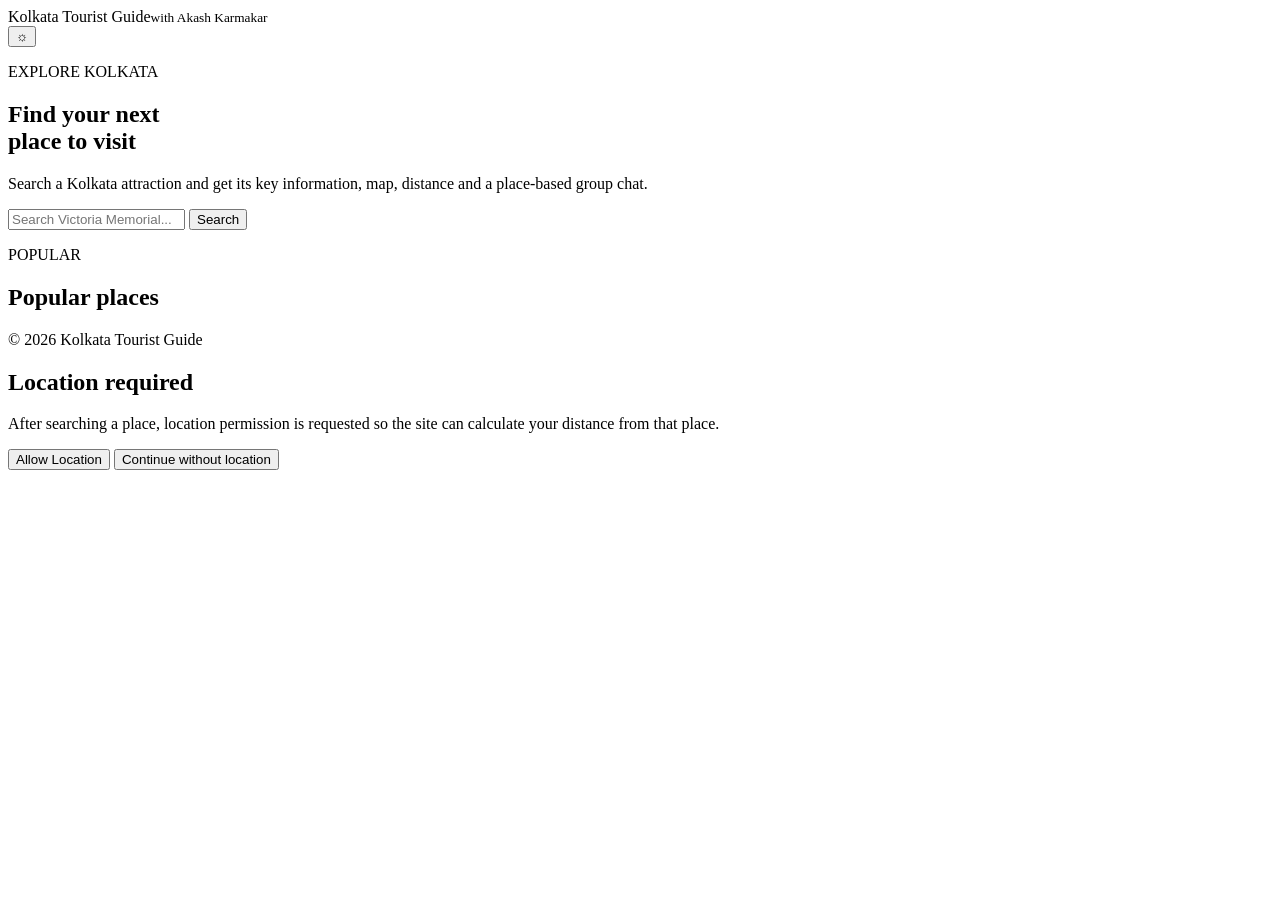
==== index.html @ 607550c3 "Add files via upload" ====
<!doctype html>
<html lang="en">
<head>
  <meta charset="UTF-8">
  <meta name="viewport" content="width=device-width, initial-scale=1.0">
  <title>Kolkata Tourist Guide</title>
  <link rel="stylesheet" href="css/style.css">
</head>
<body>
<header class="topbar">
  <div class="brand">Kolkata <span>Tourist</span> Guide<small>with Akash Karmakar</small></div>
  <button id="themeBtn" class="icon-btn" title="Dark / Light">☼</button>
</header>

<main>
  <section class="hero">
    <div class="hero-overlay">
      <p class="eyebrow">EXPLORE KOLKATA</p>
      <h1>Find your next<br>place to visit</h1>
      <p>Search a Kolkata attraction and get its key information, map, distance and a place-based group chat.</p>
      <div class="search">
        <input id="searchInput" placeholder="Search Victoria Memorial..." autocomplete="off">
        <button id="searchBtn">Search</button>
      </div>
    </div>
  </section>

  <section class="places-section">
    <p class="eyebrow">POPULAR</p>
    <h2>Popular places</h2>
    <div id="placeGrid" class="place-grid"></div>
  </section>
</main>

<footer>© 2026 Kolkata Tourist Guide</footer>

<div id="locationModal" class="modal hidden">
  <div class="modal-card">
    <h2>Location required</h2>
    <p>After searching a place, location permission is requested so the site can calculate your distance from that place.</p>
    <button id="allowLocationBtn" class="primary">Allow Location</button>
    <button id="continueWithoutLocation" class="secondary">Continue without location</button>
  </div>
</div>

<script src="js/app.js"></script>
</body>
</html>
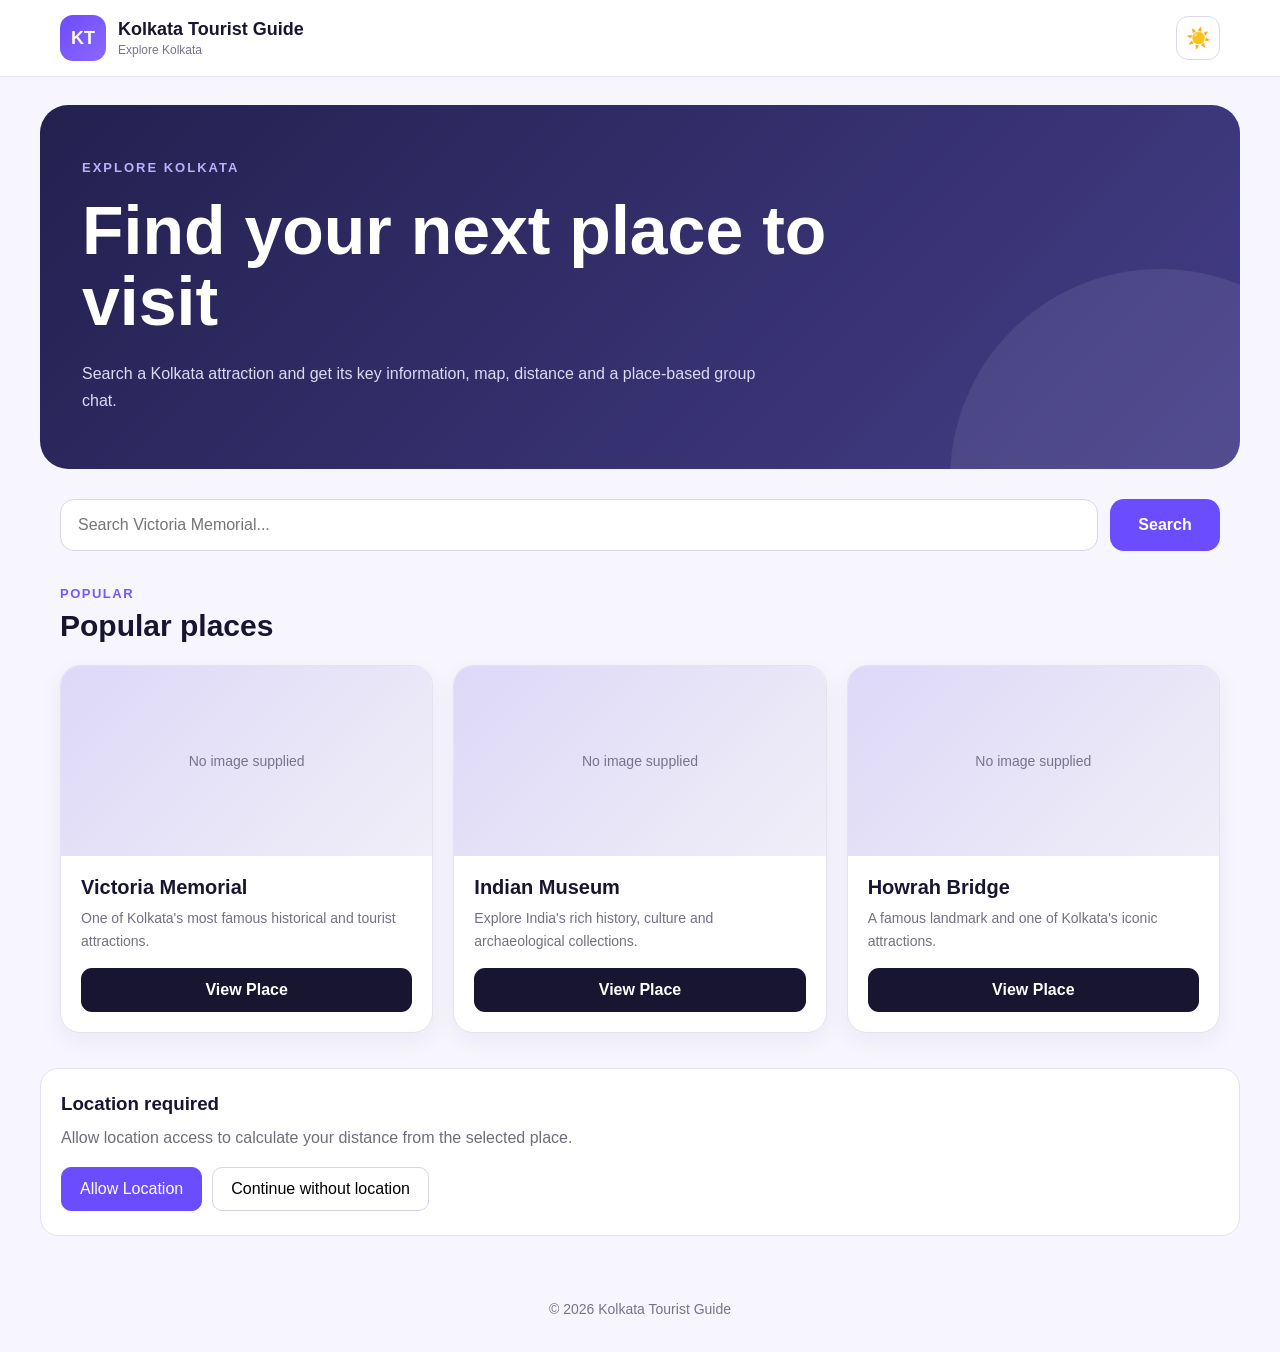
==== commit bd41c20a: "Add files via upload" ====
--- a/index.html
+++ b/index.html
@@ -1,48 +1,755 @@
-<!doctype html>
+<!DOCTYPE html>
 <html lang="en">
 <head>
-  <meta charset="UTF-8">
-  <meta name="viewport" content="width=device-width, initial-scale=1.0">
-  <title>Kolkata Tourist Guide</title>
-  <link rel="stylesheet" href="css/style.css">
+    <meta charset="UTF-8">
+    <meta name="viewport" content="width=device-width, initial-scale=1.0">
+
+    <title>Kolkata Tourist Guide</title>
+
+    <style>
+        /* ==============================
+           RESET
+        ============================== */
+        * {
+            box-sizing: border-box;
+            margin: 0;
+            padding: 0;
+        }
+
+        html {
+            scroll-behavior: smooth;
+        }
+
+        body {
+            font-family: Arial, "Noto Sans Bengali", sans-serif;
+            background: #f7f6ff;
+            color: #17152f;
+            min-height: 100vh;
+        }
+
+        button,
+        input {
+            font: inherit;
+        }
+
+        button {
+            cursor: pointer;
+        }
+
+        /* ==============================
+           HEADER
+        ============================== */
+        header {
+            width: 100%;
+            background: rgba(255,255,255,0.96);
+            border-bottom: 1px solid #e8e5f0;
+            position: sticky;
+            top: 0;
+            z-index: 1000;
+        }
+
+        .navbar {
+            max-width: 1200px;
+            margin: auto;
+            min-height: 76px;
+            padding: 12px 20px;
+            display: flex;
+            align-items: center;
+            justify-content: space-between;
+            gap: 20px;
+        }
+
+        .brand {
+            display: flex;
+            align-items: center;
+            gap: 12px;
+        }
+
+        .brand-logo {
+            width: 46px;
+            height: 46px;
+            border-radius: 13px;
+            background: linear-gradient(135deg,#6c4cff,#8c68ff);
+            color: white;
+            display: flex;
+            align-items: center;
+            justify-content: center;
+            font-weight: 800;
+            font-size: 18px;
+        }
+
+        .brand-text h1 {
+            font-size: 18px;
+            margin-bottom: 3px;
+        }
+
+        .brand-text p {
+            font-size: 12px;
+            color: #77738b;
+        }
+
+        .header-buttons {
+            display: flex;
+            gap: 10px;
+        }
+
+        .icon-btn {
+            width: 44px;
+            height: 44px;
+            border: 1px solid #ddd9e9;
+            background: white;
+            border-radius: 12px;
+            font-size: 20px;
+        }
+
+        .icon-btn:hover {
+            background: #f0edff;
+        }
+
+        /* ==============================
+           HERO
+        ============================== */
+        .hero {
+            max-width: 1200px;
+            margin: 28px auto;
+            padding: 55px 42px;
+            border-radius: 28px;
+            background: linear-gradient(135deg,#24204f,#443d88);
+            color: white;
+            position: relative;
+            overflow: hidden;
+        }
+
+        .hero::after {
+            content: "";
+            position: absolute;
+            width: 420px;
+            height: 420px;
+            border-radius: 50%;
+            background: rgba(255,255,255,0.08);
+            right: -130px;
+            bottom: -220px;
+        }
+
+        .hero-content {
+            position: relative;
+            z-index: 2;
+            max-width: 750px;
+        }
+
+        .eyebrow {
+            color: #b9b1ff;
+            font-weight: bold;
+            letter-spacing: 2px;
+            font-size: 13px;
+            margin-bottom: 20px;
+        }
+
+        .hero h2 {
+            font-size: clamp(38px, 6vw, 68px);
+            line-height: 1.05;
+            margin-bottom: 22px;
+        }
+
+        .hero p {
+            color: #dddaf4;
+            font-size: 16px;
+            line-height: 1.7;
+            max-width: 700px;
+        }
+
+        /* ==============================
+           SEARCH
+        ============================== */
+        .search-box {
+            max-width: 1200px;
+            margin: 30px auto;
+            padding: 0 20px;
+            display: flex;
+            gap: 12px;
+        }
+
+        .search-box input {
+            flex: 1;
+            min-height: 52px;
+            border: 1px solid #d9d5e6;
+            border-radius: 14px;
+            padding: 0 17px;
+            outline: none;
+            background: white;
+        }
+
+        .search-box input:focus {
+            border-color: #6c4cff;
+            box-shadow: 0 0 0 3px rgba(108,76,255,0.12);
+        }
+
+        .search-btn {
+            min-width: 110px;
+            border: 0;
+            border-radius: 14px;
+            background: #6c4cff;
+            color: white;
+            font-weight: bold;
+        }
+
+        .search-btn:hover {
+            background: #5639dc;
+        }
+
+        /* ==============================
+           SECTION
+        ============================== */
+        .section {
+            max-width: 1200px;
+            margin: 35px auto;
+            padding: 0 20px;
+        }
+
+        .section-label {
+            color: #7259ff;
+            font-size: 13px;
+            font-weight: bold;
+            letter-spacing: 1.5px;
+            margin-bottom: 8px;
+        }
+
+        .section h3 {
+            font-size: 30px;
+            margin-bottom: 22px;
+        }
+
+        /* ==============================
+           PLACE CARDS
+        ============================== */
+        .cards {
+            display: grid;
+            grid-template-columns: repeat(3, 1fr);
+            gap: 20px;
+        }
+
+        .card {
+            background: white;
+            border: 1px solid #e5e1ef;
+            border-radius: 20px;
+            overflow: hidden;
+            transition: 0.25s ease;
+            box-shadow: 0 8px 25px rgba(37,30,70,0.06);
+        }
+
+        .card:hover {
+            transform: translateY(-5px);
+            box-shadow: 0 16px 35px rgba(37,30,70,0.12);
+        }
+
+        .card-image {
+            width: 100%;
+            height: 190px;
+            background: linear-gradient(135deg,#ddd8f7,#f0eef8);
+            display: flex;
+            align-items: center;
+            justify-content: center;
+            color: #77738b;
+            font-size: 14px;
+        }
+
+        .card-image img {
+            width: 100%;
+            height: 100%;
+            object-fit: cover;
+            display: block;
+        }
+
+        .card-body {
+            padding: 20px;
+        }
+
+        .card-body h4 {
+            font-size: 20px;
+            margin-bottom: 8px;
+        }
+
+        .card-body p {
+            color: #747080;
+            line-height: 1.6;
+            font-size: 14px;
+            margin-bottom: 16px;
+        }
+
+        .view-btn {
+            width: 100%;
+            height: 44px;
+            border: 0;
+            border-radius: 11px;
+            background: #17152f;
+            color: white;
+            font-weight: bold;
+        }
+
+        .view-btn:hover {
+            background: #6c4cff;
+        }
+
+        /* ==============================
+           LOCATION
+        ============================== */
+        .location-box {
+            max-width: 1200px;
+            margin: 30px auto;
+            padding: 24px 20px;
+            background: white;
+            border: 1px solid #e4e0ed;
+            border-radius: 18px;
+        }
+
+        .location-box h3 {
+            margin-bottom: 10px;
+        }
+
+        .location-box p {
+            color: #706c7c;
+            line-height: 1.6;
+            margin-bottom: 16px;
+        }
+
+        .location-buttons {
+            display: flex;
+            gap: 10px;
+        }
+
+        .location-buttons button {
+            padding: 12px 18px;
+            border-radius: 10px;
+            border: 1px solid #d7d3e4;
+            background: white;
+        }
+
+        .location-buttons button:first-child {
+            background: #6c4cff;
+            color: white;
+            border-color: #6c4cff;
+        }
+
+        /* ==============================
+           FOOTER
+        ============================== */
+        footer {
+            text-align: center;
+            padding: 35px 20px;
+            color: #77738b;
+            font-size: 14px;
+        }
+
+        /* ==============================
+           DARK MODE
+        ============================== */
+        body.dark {
+            background: #0e1019;
+            color: #f5f3ff;
+        }
+
+        body.dark header,
+        body.dark .card,
+        body.dark .location-box,
+        body.dark .search-box input,
+        body.dark .icon-btn {
+            background: #171a27;
+            border-color: #2d3040;
+            color: #f5f3ff;
+        }
+
+        body.dark .brand-text p,
+        body.dark .card-body p,
+        body.dark .location-box p {
+            color: #aaa7b9;
+        }
+
+        body.dark .view-btn {
+            background: #6c4cff;
+        }
+
+        /* ==============================
+           MOBILE
+        ============================== */
+        @media (max-width: 850px) {
+
+            .navbar {
+                min-height: 68px;
+            }
+
+            .hero {
+                margin: 18px 12px;
+                padding: 38px 24px;
+                border-radius: 22px;
+            }
+
+            .hero h2 {
+                font-size: 40px;
+            }
+
+            .cards {
+                grid-template-columns: repeat(2, 1fr);
+            }
+        }
+
+        @media (max-width: 560px) {
+
+            .brand-text h1 {
+                font-size: 15px;
+            }
+
+            .header-buttons {
+                gap: 5px;
+            }
+
+            .icon-btn {
+                width: 39px;
+                height: 39px;
+            }
+
+            .search-box {
+                flex-direction: column;
+            }
+
+            .search-btn {
+                height: 48px;
+            }
+
+            .cards {
+                grid-template-columns: 1fr;
+            }
+
+            .hero h2 {
+                font-size: 36px;
+            }
+
+            .location-buttons {
+                flex-direction: column;
+            }
+        }
+    </style>
 </head>
+
 <body>
-<header class="topbar">
-  <div class="brand">Kolkata <span>Tourist</span> Guide<small>with Akash Karmakar</small></div>
-  <button id="themeBtn" class="icon-btn" title="Dark / Light">☼</button>
-</header>
-
-<main>
-  <section class="hero">
-    <div class="hero-overlay">
-      <p class="eyebrow">EXPLORE KOLKATA</p>
-      <h1>Find your next<br>place to visit</h1>
-      <p>Search a Kolkata attraction and get its key information, map, distance and a place-based group chat.</p>
-      <div class="search">
-        <input id="searchInput" placeholder="Search Victoria Memorial..." autocomplete="off">
-        <button id="searchBtn">Search</button>
-      </div>
+
+    <!-- HEADER -->
+    <header>
+        <div class="navbar">
+
+            <div class="brand">
+                <div class="brand-logo">KT</div>
+
+                <div class="brand-text">
+                    <h1>Kolkata Tourist Guide</h1>
+                    <p>Explore Kolkata</p>
+                </div>
+            </div>
+
+            <div class="header-buttons">
+                <button class="icon-btn" id="themeBtn" onclick="toggleTheme()">
+                    ☀️
+                </button>
+            </div>
+
+        </div>
+    </header>
+
+
+    <!-- HERO -->
+    <section class="hero">
+
+        <div class="hero-content">
+
+            <div class="eyebrow">
+                EXPLORE KOLKATA
+            </div>
+
+            <h2>
+                Find your next
+                place to visit
+            </h2>
+
+            <p>
+                Search a Kolkata attraction and get its key
+                information, map, distance and a place-based
+                group chat.
+            </p>
+
+        </div>
+
+    </section>
+
+
+    <!-- SEARCH -->
+    <div class="search-box">
+
+        <input
+            id="searchInput"
+            type="text"
+            placeholder="Search Victoria Memorial..."
+        >
+
+        <button class="search-btn" onclick="searchPlace()">
+            Search
+        </button>
+
     </div>
-  </section>
-
-  <section class="places-section">
-    <p class="eyebrow">POPULAR</p>
-    <h2>Popular places</h2>
-    <div id="placeGrid" class="place-grid"></div>
-  </section>
-</main>
-
-<footer>© 2026 Kolkata Tourist Guide</footer>
-
-<div id="locationModal" class="modal hidden">
-  <div class="modal-card">
-    <h2>Location required</h2>
-    <p>After searching a place, location permission is requested so the site can calculate your distance from that place.</p>
-    <button id="allowLocationBtn" class="primary">Allow Location</button>
-    <button id="continueWithoutLocation" class="secondary">Continue without location</button>
-  </div>
-</div>
-
-<script src="js/app.js"></script>
+
+
+    <!-- POPULAR -->
+    <section class="section">
+
+        <div class="section-label">
+            POPULAR
+        </div>
+
+        <h3>
+            Popular places
+        </h3>
+
+        <div class="cards" id="placeCards">
+
+            <div class="card">
+
+                <div class="card-image">
+                    No image supplied
+                </div>
+
+                <div class="card-body">
+
+                    <h4>Victoria Memorial</h4>
+
+                    <p>
+                        One of Kolkata's most famous
+                        historical and tourist attractions.
+                    </p>
+
+                    <button
+                        class="view-btn"
+                        onclick="viewPlace('Victoria Memorial')"
+                    >
+                        View Place
+                    </button>
+
+                </div>
+
+            </div>
+
+
+            <div class="card">
+
+                <div class="card-image">
+                    No image supplied
+                </div>
+
+                <div class="card-body">
+
+                    <h4>Indian Museum</h4>
+
+                    <p>
+                        Explore India's rich history,
+                        culture and archaeological collections.
+                    </p>
+
+                    <button
+                        class="view-btn"
+                        onclick="viewPlace('Indian Museum')"
+                    >
+                        View Place
+                    </button>
+
+                </div>
+
+            </div>
+
+
+            <div class="card">
+
+                <div class="card-image">
+                    No image supplied
+                </div>
+
+                <div class="card-body">
+
+                    <h4>Howrah Bridge</h4>
+
+                    <p>
+                        A famous landmark and one of
+                        Kolkata's iconic attractions.
+                    </p>
+
+                    <button
+                        class="view-btn"
+                        onclick="viewPlace('Howrah Bridge')"
+                    >
+                        View Place
+                    </button>
+
+                </div>
+
+            </div>
+
+        </div>
+
+    </section>
+
+
+    <!-- LOCATION -->
+    <section class="location-box">
+
+        <h3>Location required</h3>
+
+        <p>
+            Allow location access to calculate your
+            distance from the selected place.
+        </p>
+
+        <div class="location-buttons">
+
+            <button onclick="allowLocation()">
+                Allow Location
+            </button>
+
+            <button onclick="continueWithoutLocation()">
+                Continue without location
+            </button>
+
+        </div>
+
+    </section>
+
+
+    <!-- FOOTER -->
+    <footer>
+        © 2026 Kolkata Tourist Guide
+    </footer>
+
+
+    <script>
+        /* ==============================
+           DARK MODE
+        ============================== */
+
+        function toggleTheme() {
+
+            document.body.classList.toggle("dark");
+
+            const button = document.getElementById("themeBtn");
+
+            if (document.body.classList.contains("dark")) {
+                button.textContent = "🌙";
+                localStorage.setItem("theme", "dark");
+            } else {
+                button.textContent = "☀️";
+                localStorage.setItem("theme", "light");
+            }
+        }
+
+
+        /* Restore theme */
+
+        if (localStorage.getItem("theme") === "dark") {
+            document.body.classList.add("dark");
+            document.getElementById("themeBtn").textContent = "🌙";
+        }
+
+
+        /* ==============================
+           SEARCH
+        ============================== */
+
+        function searchPlace() {
+
+            const input =
+                document.getElementById("searchInput");
+
+            const value =
+                input.value.trim();
+
+            if (!value) {
+                alert("Please enter a place name.");
+                return;
+            }
+
+            alert("Searching for: " + value);
+        }
+
+
+        /* ==============================
+           VIEW PLACE
+        ============================== */
+
+        function viewPlace(placeName) {
+
+            alert(
+                "Opening information for " +
+                placeName
+            );
+
+            /*
+              এখানে তোমার আগের place.html-এর
+              navigation code বসাতে পারো।
+
+              Example:
+
+              window.location.href =
+                  "place.html?name=" +
+                  encodeURIComponent(placeName);
+            */
+        }
+
+
+        /* ==============================
+           LOCATION
+        ============================== */
+
+        function allowLocation() {
+
+            if (!navigator.geolocation) {
+
+                alert(
+                    "Geolocation is not supported by this browser."
+                );
+
+                return;
+            }
+
+            navigator.geolocation.getCurrentPosition(
+
+                function(position) {
+
+                    const latitude =
+                        position.coords.latitude;
+
+                    const longitude =
+                        position.coords.longitude;
+
+                    alert(
+                        "Location allowed!\\n\\n" +
+                        "Latitude: " + latitude +
+                        "\\nLongitude: " + longitude
+                    );
+
+                },
+
+                function() {
+
+                    alert(
+                        "Location permission was not allowed."
+                    );
+
+                }
+            );
+        }
+
+
+        function continueWithoutLocation() {
+
+            alert(
+                "You can continue without location."
+            );
+        }
+    </script>
+
 </body>
 </html>
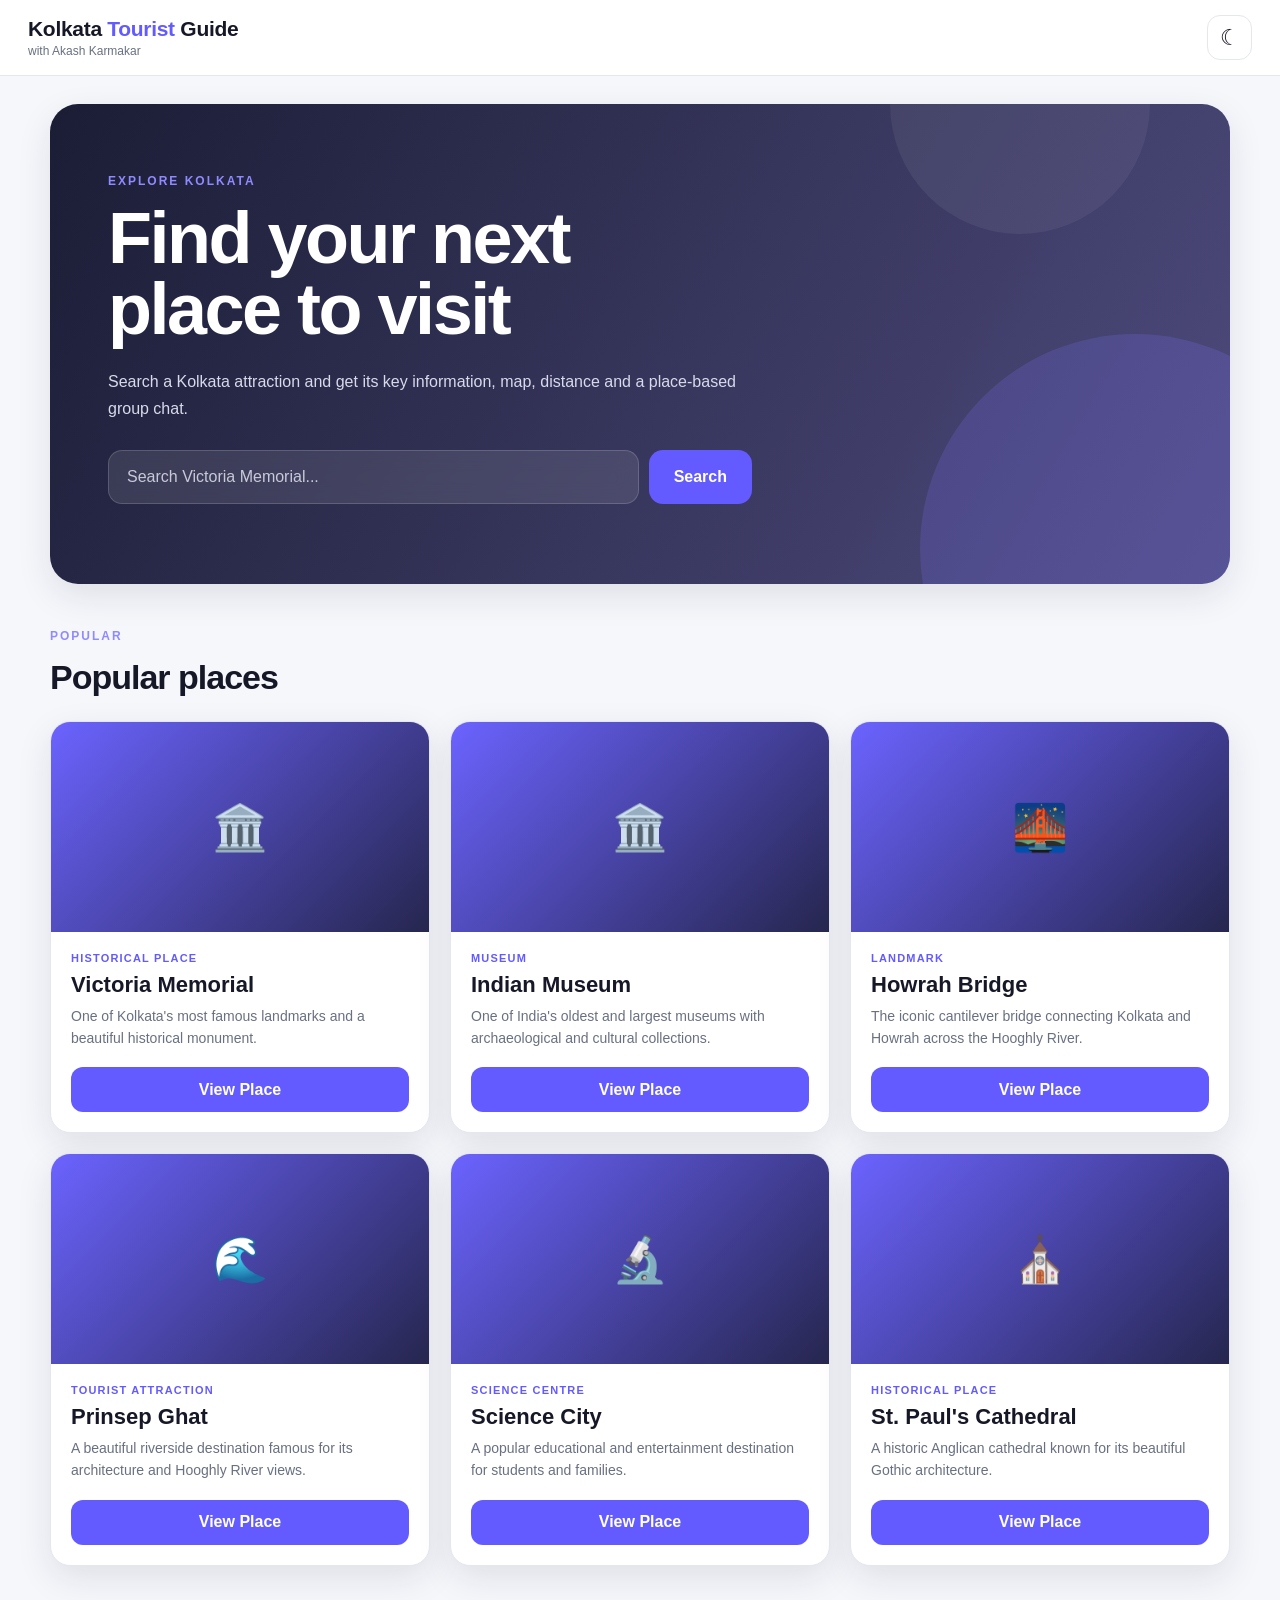
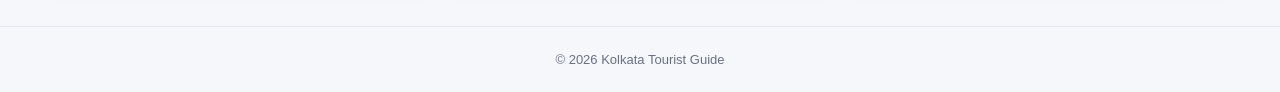
==== commit 055d9311: "Add files via upload" ====
--- a/index.html
+++ b/index.html
@@ -1,755 +1,1128 @@
-<!DOCTYPE html>
+<!doctype html>
 <html lang="en">
 <head>
-    <meta charset="UTF-8">
-    <meta name="viewport" content="width=device-width, initial-scale=1.0">
-
-    <title>Kolkata Tourist Guide</title>
-
-    <style>
-        /* ==============================
-           RESET
-        ============================== */
-        * {
-            box-sizing: border-box;
-            margin: 0;
-            padding: 0;
+  <meta charset="UTF-8">
+  <meta name="viewport" content="width=device-width, initial-scale=1.0">
+
+  <title>Kolkata Tourist Guide</title>
+
+  <style>
+    /* ================================
+       KOLKATA TOURIST GUIDE
+       INTERNAL CSS - NO CSS FILE NEEDED
+       ================================ */
+
+    :root {
+      --bg: #f6f7fb;
+      --card: #ffffff;
+      --text: #171827;
+      --muted: #697080;
+      --primary: #635bff;
+      --primary-dark: #5148e8;
+      --border: #e5e7ef;
+      --shadow: 0 12px 35px rgba(25, 30, 60, 0.10);
+    }
+
+    body.dark {
+      --bg: #0c0f18;
+      --card: #151a27;
+      --text: #f7f8ff;
+      --muted: #a8afc0;
+      --primary: #766dff;
+      --primary-dark: #655cf0;
+      --border: #293044;
+      --shadow: 0 15px 40px rgba(0,0,0,0.35);
+    }
+
+    * {
+      box-sizing: border-box;
+      margin: 0;
+      padding: 0;
+    }
+
+    html {
+      scroll-behavior: smooth;
+    }
+
+    body {
+      font-family: Arial, Helvetica, sans-serif;
+      background: var(--bg);
+      color: var(--text);
+      min-height: 100vh;
+      transition: background 0.25s, color 0.25s;
+    }
+
+    button,
+    input {
+      font: inherit;
+    }
+
+    button {
+      cursor: pointer;
+    }
+
+    /* TOP BAR */
+
+    .topbar {
+      width: 100%;
+      min-height: 76px;
+      display: flex;
+      align-items: center;
+      justify-content: space-between;
+      padding: 14px 28px;
+      background: var(--card);
+      border-bottom: 1px solid var(--border);
+      position: sticky;
+      top: 0;
+      z-index: 100;
+    }
+
+    .brand {
+      font-size: 21px;
+      font-weight: 800;
+      line-height: 1.1;
+      letter-spacing: -0.3px;
+    }
+
+    .brand span {
+      color: var(--primary);
+    }
+
+    .brand small {
+      display: block;
+      margin-top: 5px;
+      color: var(--muted);
+      font-size: 12px;
+      font-weight: 500;
+      letter-spacing: 0;
+    }
+
+    .icon-btn {
+      width: 45px;
+      height: 45px;
+      border-radius: 13px;
+      border: 1px solid var(--border);
+      background: var(--card);
+      color: var(--text);
+      font-size: 22px;
+      display: flex;
+      align-items: center;
+      justify-content: center;
+      transition: 0.2s;
+    }
+
+    .icon-btn:hover {
+      background: var(--primary);
+      color: white;
+      transform: translateY(-1px);
+    }
+
+    /* MAIN */
+
+    main {
+      width: min(1180px, calc(100% - 32px));
+      margin: 28px auto 60px;
+    }
+
+    /* HERO */
+
+    .hero {
+      min-height: 480px;
+      border-radius: 28px;
+      overflow: hidden;
+      position: relative;
+
+      background:
+        linear-gradient(
+          120deg,
+          rgba(18, 20, 45, 0.96),
+          rgba(51, 47, 105, 0.86)
+        );
+
+      box-shadow: var(--shadow);
+    }
+
+    .hero::before {
+      content: "";
+      position: absolute;
+      width: 430px;
+      height: 430px;
+      right: -120px;
+      bottom: -180px;
+      border-radius: 50%;
+      background: rgba(125, 115, 255, 0.20);
+    }
+
+    .hero::after {
+      content: "";
+      position: absolute;
+      width: 260px;
+      height: 260px;
+      right: 80px;
+      top: -130px;
+      border-radius: 50%;
+      background: rgba(255,255,255,0.06);
+    }
+
+    .hero-overlay {
+      position: relative;
+      z-index: 2;
+      max-width: 760px;
+      padding: 70px 58px;
+      color: white;
+    }
+
+    .eyebrow {
+      color: #8f8aff;
+      font-size: 12px;
+      font-weight: 800;
+      letter-spacing: 2px;
+      margin-bottom: 15px;
+      text-transform: uppercase;
+    }
+
+    .hero h1 {
+      font-size: clamp(42px, 6vw, 72px);
+      line-height: 0.98;
+      letter-spacing: -2.5px;
+      margin-bottom: 24px;
+    }
+
+    .hero p:not(.eyebrow) {
+      color: #d8daeb;
+      font-size: 16px;
+      line-height: 1.7;
+      max-width: 700px;
+      margin-bottom: 28px;
+    }
+
+    /* SEARCH */
+
+    .search {
+      display: flex;
+      gap: 10px;
+      max-width: 680px;
+    }
+
+    .search input {
+      flex: 1;
+      height: 54px;
+      padding: 0 18px;
+      border-radius: 14px;
+      border: 1px solid rgba(255,255,255,0.16);
+      outline: none;
+      background: rgba(255,255,255,0.10);
+      color: white;
+      backdrop-filter: blur(10px);
+    }
+
+    .search input::placeholder {
+      color: #c8cada;
+    }
+
+    .search input:focus {
+      border-color: #8f8aff;
+      box-shadow: 0 0 0 3px rgba(143,138,255,0.16);
+    }
+
+    .search button {
+      height: 54px;
+      padding: 0 25px;
+      border: 0;
+      border-radius: 14px;
+      background: var(--primary);
+      color: white;
+      font-weight: 700;
+      transition: 0.2s;
+    }
+
+    .search button:hover {
+      background: var(--primary-dark);
+      transform: translateY(-1px);
+    }
+
+    /* PLACES */
+
+    .places-section {
+      margin-top: 45px;
+    }
+
+    .places-section h2 {
+      font-size: 34px;
+      margin-bottom: 24px;
+      letter-spacing: -1px;
+    }
+
+    .place-grid {
+      display: grid;
+      grid-template-columns: repeat(3, 1fr);
+      gap: 20px;
+    }
+
+    .place-card {
+      background: var(--card);
+      border: 1px solid var(--border);
+      border-radius: 20px;
+      overflow: hidden;
+      box-shadow: var(--shadow);
+      transition: transform 0.2s, box-shadow 0.2s;
+    }
+
+    .place-card:hover {
+      transform: translateY(-5px);
+      box-shadow: 0 18px 42px rgba(25,30,60,0.15);
+    }
+
+    .place-image {
+      height: 210px;
+      position: relative;
+      overflow: hidden;
+      background: linear-gradient(135deg, #6b63ff, #26264f);
+    }
+
+    .place-image img {
+      width: 100%;
+      height: 100%;
+      object-fit: cover;
+      display: block;
+    }
+
+    .image-placeholder {
+      width: 100%;
+      height: 100%;
+      display: flex;
+      align-items: center;
+      justify-content: center;
+      color: white;
+      font-size: 45px;
+    }
+
+    .place-content {
+      padding: 20px;
+    }
+
+    .place-type {
+      color: var(--primary);
+      font-size: 11px;
+      font-weight: 800;
+      text-transform: uppercase;
+      letter-spacing: 1.2px;
+      margin-bottom: 8px;
+    }
+
+    .place-content h3 {
+      font-size: 22px;
+      margin-bottom: 8px;
+    }
+
+    .place-content p {
+      color: var(--muted);
+      line-height: 1.55;
+      font-size: 14px;
+      margin-bottom: 18px;
+    }
+
+    .view-btn {
+      width: 100%;
+      height: 45px;
+      border: 0;
+      border-radius: 12px;
+      background: var(--primary);
+      color: white;
+      font-weight: 700;
+    }
+
+    .view-btn:hover {
+      background: var(--primary-dark);
+    }
+
+    /* LOCATION MODAL */
+
+    .modal {
+      position: fixed;
+      inset: 0;
+      z-index: 1000;
+      display: flex;
+      align-items: center;
+      justify-content: center;
+      padding: 20px;
+      background: rgba(0,0,0,0.65);
+      backdrop-filter: blur(5px);
+    }
+
+    .modal.hidden {
+      display: none;
+    }
+
+    .modal-card {
+      width: min(480px, 100%);
+      background: var(--card);
+      color: var(--text);
+      border-radius: 24px;
+      padding: 30px;
+      box-shadow: 0 25px 70px rgba(0,0,0,0.30);
+    }
+
+    .modal-card h2 {
+      margin-bottom: 12px;
+      font-size: 28px;
+    }
+
+    .modal-card p {
+      color: var(--muted);
+      line-height: 1.6;
+      margin-bottom: 22px;
+    }
+
+    .modal-card button {
+      width: 100%;
+      min-height: 48px;
+      border-radius: 12px;
+      margin-top: 10px;
+      font-weight: 700;
+    }
+
+    .primary {
+      border: 0;
+      background: var(--primary);
+      color: white;
+    }
+
+    .primary:hover {
+      background: var(--primary-dark);
+    }
+
+    .secondary {
+      border: 1px solid var(--border);
+      background: transparent;
+      color: var(--text);
+    }
+
+    .secondary:hover {
+      background: var(--bg);
+    }
+
+    /* SEARCH RESULT */
+
+    .search-message {
+      display: none;
+      margin-top: 20px;
+      padding: 16px 18px;
+      border-radius: 14px;
+      background: var(--card);
+      border: 1px solid var(--border);
+      color: var(--muted);
+    }
+
+    .search-message.show {
+      display: block;
+    }
+
+    /* FOOTER */
+
+    footer {
+      text-align: center;
+      padding: 25px 15px;
+      color: var(--muted);
+      font-size: 13px;
+      border-top: 1px solid var(--border);
+    }
+
+    /* MOBILE */
+
+    @media (max-width: 850px) {
+      .place-grid {
+        grid-template-columns: repeat(2, 1fr);
+      }
+
+      .hero-overlay {
+        padding: 55px 35px;
+      }
+
+      .hero {
+        min-height: 440px;
+      }
+    }
+
+    @media (max-width: 600px) {
+      .topbar {
+        padding: 13px 16px;
+      }
+
+      .brand {
+        font-size: 18px;
+      }
+
+      main {
+        width: min(100% - 20px, 1180px);
+        margin-top: 15px;
+      }
+
+      .hero {
+        border-radius: 20px;
+        min-height: 500px;
+      }
+
+      .hero-overlay {
+        padding: 45px 24px;
+      }
+
+      .hero h1 {
+        font-size: 45px;
+        letter-spacing: -1.5px;
+      }
+
+      .search {
+        flex-direction: column;
+      }
+
+      .search input,
+      .search button {
+        width: 100%;
+      }
+
+      .place-grid {
+        grid-template-columns: 1fr;
+      }
+
+      .places-section h2 {
+        font-size: 29px;
+      }
+    }
+  </style>
+</head>
+
+<body>
+
+  <!-- =========================
+       TOP BAR
+       ========================= -->
+
+  <header class="topbar">
+
+    <div class="brand">
+      Kolkata <span>Tourist</span> Guide
+      <small>with Akash Karmakar</small>
+    </div>
+
+    <button
+      id="themeBtn"
+      class="icon-btn"
+      title="Dark / Light Mode"
+      aria-label="Change theme">
+      ☼
+    </button>
+
+  </header>
+
+
+  <!-- =========================
+       MAIN CONTENT
+       ========================= -->
+
+  <main>
+
+    <section class="hero">
+
+      <div class="hero-overlay">
+
+        <p class="eyebrow">EXPLORE KOLKATA</p>
+
+        <h1>
+          Find your next<br>
+          place to visit
+        </h1>
+
+        <p>
+          Search a Kolkata attraction and get its key information,
+          map, distance and a place-based group chat.
+        </p>
+
+        <div class="search">
+
+          <input
+            id="searchInput"
+            type="search"
+            placeholder="Search Victoria Memorial..."
+            autocomplete="off">
+
+          <button id="searchBtn">
+            Search
+          </button>
+
+        </div>
+
+      </div>
+
+    </section>
+
+
+    <!-- SEARCH MESSAGE -->
+
+    <div id="searchMessage" class="search-message"></div>
+
+
+    <!-- =========================
+         POPULAR PLACES
+         ========================= -->
+
+    <section class="places-section">
+
+      <p class="eyebrow">
+        POPULAR
+      </p>
+
+      <h2>
+        Popular places
+      </h2>
+
+      <div id="placeGrid" class="place-grid"></div>
+
+    </section>
+
+  </main>
+
+
+  <!-- =========================
+       FOOTER
+       ========================= -->
+
+  <footer>
+    © 2026 Kolkata Tourist Guide
+  </footer>
+
+
+  <!-- =========================
+       LOCATION MODAL
+       ========================= -->
+
+  <div id="locationModal" class="modal hidden">
+
+    <div class="modal-card">
+
+      <h2>
+        Location required
+      </h2>
+
+      <p>
+        After searching a place, location permission is requested
+        so the site can calculate your distance from that place.
+      </p>
+
+      <button
+        id="allowLocationBtn"
+        class="primary">
+        Allow Location
+      </button>
+
+      <button
+        id="continueWithoutLocation"
+        class="secondary">
+        Continue without location
+      </button>
+
+    </div>
+
+  </div>
+
+
+  <!-- =========================
+       INTERNAL JAVASCRIPT
+       NO app.js NEEDED
+       ========================= -->
+
+  <script>
+
+    /* ==========================================
+       KOLKATA TOURIST GUIDE
+       INTERNAL JAVASCRIPT
+       ========================================== */
+
+    const places = [
+
+      {
+        id: "PLACE-VICTORIA-001",
+        name: "Victoria Memorial",
+        type: "Historical Place",
+        description:
+          "One of Kolkata's most famous landmarks and a beautiful historical monument.",
+        image: "",
+        emoji: "🏛️"
+      },
+
+      {
+        id: "PLACE-INDIAN-MUSEUM-001",
+        name: "Indian Museum",
+        type: "Museum",
+        description:
+          "One of India's oldest and largest museums with archaeological and cultural collections.",
+        image: "",
+        emoji: "🏛️"
+      },
+
+      {
+        id: "PLACE-HOWRAH-BRIDGE-001",
+        name: "Howrah Bridge",
+        type: "Landmark",
+        description:
+          "The iconic cantilever bridge connecting Kolkata and Howrah across the Hooghly River.",
+        image: "",
+        emoji: "🌉"
+      },
+
+      {
+        id: "PLACE-PRINCEP-001",
+        name: "Prinsep Ghat",
+        type: "Tourist Attraction",
+        description:
+          "A beautiful riverside destination famous for its architecture and Hooghly River views.",
+        image: "",
+        emoji: "🌊"
+      },
+
+      {
+        id: "PLACE-SCIENCE-CITY-001",
+        name: "Science City",
+        type: "Science Centre",
+        description:
+          "A popular educational and entertainment destination for students and families.",
+        image: "",
+        emoji: "🔬"
+      },
+
+      {
+        id: "PLACE-ST-PAUL-001",
+        name: "St. Paul's Cathedral",
+        type: "Historical Place",
+        description:
+          "A historic Anglican cathedral known for its beautiful Gothic architecture.",
+        image: "",
+        emoji: "⛪"
+      }
+
+    ];
+
+
+    /* ==========================================
+       ELEMENTS
+       ========================================== */
+
+    const placeGrid =
+      document.getElementById("placeGrid");
+
+    const searchInput =
+      document.getElementById("searchInput");
+
+    const searchBtn =
+      document.getElementById("searchBtn");
+
+    const searchMessage =
+      document.getElementById("searchMessage");
+
+    const themeBtn =
+      document.getElementById("themeBtn");
+
+    const locationModal =
+      document.getElementById("locationModal");
+
+    const allowLocationBtn =
+      document.getElementById("allowLocationBtn");
+
+    const continueWithoutLocation =
+      document.getElementById("continueWithoutLocation");
+
+
+    /* ==========================================
+       RENDER PLACES
+       ========================================== */
+
+    function renderPlaces(list) {
+
+      placeGrid.innerHTML = "";
+
+      if (!list.length) {
+
+        placeGrid.innerHTML = `
+          <div style="
+            grid-column: 1 / -1;
+            padding: 35px;
+            text-align: center;
+            background: var(--card);
+            border: 1px solid var(--border);
+            border-radius: 20px;
+            color: var(--muted);
+          ">
+            No places found.
+          </div>
+        `;
+
+        return;
+      }
+
+
+      list.forEach(place => {
+
+        const card =
+          document.createElement("article");
+
+        card.className = "place-card";
+
+        const imageHTML = place.image
+          ? `
+            <img
+              src="${escapeHTML(place.image)}"
+              alt="${escapeHTML(place.name)}"
+              onerror="this.style.display='none'; this.nextElementSibling.style.display='flex';">
+
+            <div
+              class="image-placeholder"
+              style="display:none;">
+              ${place.emoji}
+            </div>
+          `
+          : `
+            <div class="image-placeholder">
+              ${place.emoji}
+            </div>
+          `;
+
+
+        card.innerHTML = `
+
+          <div class="place-image">
+            ${imageHTML}
+          </div>
+
+          <div class="place-content">
+
+            <div class="place-type">
+              ${escapeHTML(place.type)}
+            </div>
+
+            <h3>
+              ${escapeHTML(place.name)}
+            </h3>
+
+            <p>
+              ${escapeHTML(place.description)}
+            </p>
+
+            <button
+              class="view-btn"
+              data-id="${escapeHTML(place.id)}">
+              View Place
+            </button>
+
+          </div>
+        `;
+
+
+        card
+          .querySelector(".view-btn")
+          .addEventListener("click", () => {
+
+            openPlace(place);
+
+          });
+
+
+        placeGrid.appendChild(card);
+
+      });
+
+    }
+
+
+    /* ==========================================
+       OPEN PLACE
+       ========================================== */
+
+    function openPlace(place) {
+
+      /*
+       * এখানে পরে তোমার existing place.html
+       * / hotel.html / restaurant.html flow
+       * ব্যবহার করতে পারবে।
+       */
+
+      const url =
+        "place.html?id=" +
+        encodeURIComponent(place.id);
+
+      window.location.href = url;
+
+    }
+
+
+    /* ==========================================
+       SEARCH
+       ========================================== */
+
+    function performSearch() {
+
+      const query =
+        searchInput.value.trim().toLowerCase();
+
+
+      if (!query) {
+
+        renderPlaces(places);
+
+        searchMessage.classList.remove("show");
+
+        return;
+
+      }
+
+
+      const results =
+        places.filter(place => {
+
+          return (
+            place.name.toLowerCase().includes(query) ||
+            place.type.toLowerCase().includes(query) ||
+            place.description.toLowerCase().includes(query)
+          );
+
+        });
+
+
+      renderPlaces(results);
+
+
+      if (results.length) {
+
+        searchMessage.textContent =
+          `${results.length} place found for "${searchInput.value}"`;
+
+        searchMessage.classList.add("show");
+
+        requestLocation();
+
+      } else {
+
+        searchMessage.textContent =
+          `No place found for "${searchInput.value}"`;
+
+        searchMessage.classList.add("show");
+
+      }
+
+    }
+
+
+    searchBtn.addEventListener(
+      "click",
+      performSearch
+    );
+
+
+    searchInput.addEventListener(
+      "keydown",
+      event => {
+
+        if (event.key === "Enter") {
+
+          performSearch();
+
         }
 
-        html {
-            scroll-behavior: smooth;
+      }
+    );
+
+
+    /* ==========================================
+       LOCATION
+       ========================================== */
+
+    function requestLocation() {
+
+      if (
+        !navigator.geolocation
+      ) {
+
+        return;
+
+      }
+
+
+      if (
+        localStorage.getItem("locationAllowed") === "yes"
+      ) {
+
+        return;
+
+      }
+
+
+      locationModal.classList.remove("hidden");
+
+    }
+
+
+    allowLocationBtn.addEventListener(
+      "click",
+      () => {
+
+        if (!navigator.geolocation) {
+
+          alert(
+            "Your browser does not support location."
+          );
+
+          locationModal.classList.add("hidden");
+
+          return;
+
         }
 
-        body {
-            font-family: Arial, "Noto Sans Bengali", sans-serif;
-            background: #f7f6ff;
-            color: #17152f;
-            min-height: 100vh;
-        }
-
-        button,
-        input {
-            font: inherit;
-        }
-
-        button {
-            cursor: pointer;
-        }
-
-        /* ==============================
-           HEADER
-        ============================== */
-        header {
-            width: 100%;
-            background: rgba(255,255,255,0.96);
-            border-bottom: 1px solid #e8e5f0;
-            position: sticky;
-            top: 0;
-            z-index: 1000;
-        }
-
-        .navbar {
-            max-width: 1200px;
-            margin: auto;
-            min-height: 76px;
-            padding: 12px 20px;
-            display: flex;
-            align-items: center;
-            justify-content: space-between;
-            gap: 20px;
-        }
-
-        .brand {
-            display: flex;
-            align-items: center;
-            gap: 12px;
-        }
-
-        .brand-logo {
-            width: 46px;
-            height: 46px;
-            border-radius: 13px;
-            background: linear-gradient(135deg,#6c4cff,#8c68ff);
-            color: white;
-            display: flex;
-            align-items: center;
-            justify-content: center;
-            font-weight: 800;
-            font-size: 18px;
-        }
-
-        .brand-text h1 {
-            font-size: 18px;
-            margin-bottom: 3px;
-        }
-
-        .brand-text p {
-            font-size: 12px;
-            color: #77738b;
-        }
-
-        .header-buttons {
-            display: flex;
-            gap: 10px;
-        }
-
-        .icon-btn {
-            width: 44px;
-            height: 44px;
-            border: 1px solid #ddd9e9;
-            background: white;
-            border-radius: 12px;
-            font-size: 20px;
-        }
-
-        .icon-btn:hover {
-            background: #f0edff;
-        }
-
-        /* ==============================
-           HERO
-        ============================== */
-        .hero {
-            max-width: 1200px;
-            margin: 28px auto;
-            padding: 55px 42px;
-            border-radius: 28px;
-            background: linear-gradient(135deg,#24204f,#443d88);
-            color: white;
-            position: relative;
-            overflow: hidden;
-        }
-
-        .hero::after {
-            content: "";
-            position: absolute;
-            width: 420px;
-            height: 420px;
-            border-radius: 50%;
-            background: rgba(255,255,255,0.08);
-            right: -130px;
-            bottom: -220px;
-        }
-
-        .hero-content {
-            position: relative;
-            z-index: 2;
-            max-width: 750px;
-        }
-
-        .eyebrow {
-            color: #b9b1ff;
-            font-weight: bold;
-            letter-spacing: 2px;
-            font-size: 13px;
-            margin-bottom: 20px;
-        }
-
-        .hero h2 {
-            font-size: clamp(38px, 6vw, 68px);
-            line-height: 1.05;
-            margin-bottom: 22px;
-        }
-
-        .hero p {
-            color: #dddaf4;
-            font-size: 16px;
-            line-height: 1.7;
-            max-width: 700px;
-        }
-
-        /* ==============================
-           SEARCH
-        ============================== */
-        .search-box {
-            max-width: 1200px;
-            margin: 30px auto;
-            padding: 0 20px;
-            display: flex;
-            gap: 12px;
-        }
-
-        .search-box input {
-            flex: 1;
-            min-height: 52px;
-            border: 1px solid #d9d5e6;
-            border-radius: 14px;
-            padding: 0 17px;
-            outline: none;
-            background: white;
-        }
-
-        .search-box input:focus {
-            border-color: #6c4cff;
-            box-shadow: 0 0 0 3px rgba(108,76,255,0.12);
-        }
-
-        .search-btn {
-            min-width: 110px;
-            border: 0;
-            border-radius: 14px;
-            background: #6c4cff;
-            color: white;
-            font-weight: bold;
-        }
-
-        .search-btn:hover {
-            background: #5639dc;
-        }
-
-        /* ==============================
-           SECTION
-        ============================== */
-        .section {
-            max-width: 1200px;
-            margin: 35px auto;
-            padding: 0 20px;
-        }
-
-        .section-label {
-            color: #7259ff;
-            font-size: 13px;
-            font-weight: bold;
-            letter-spacing: 1.5px;
-            margin-bottom: 8px;
-        }
-
-        .section h3 {
-            font-size: 30px;
-            margin-bottom: 22px;
-        }
-
-        /* ==============================
-           PLACE CARDS
-        ============================== */
-        .cards {
-            display: grid;
-            grid-template-columns: repeat(3, 1fr);
-            gap: 20px;
-        }
-
-        .card {
-            background: white;
-            border: 1px solid #e5e1ef;
-            border-radius: 20px;
-            overflow: hidden;
-            transition: 0.25s ease;
-            box-shadow: 0 8px 25px rgba(37,30,70,0.06);
-        }
-
-        .card:hover {
-            transform: translateY(-5px);
-            box-shadow: 0 16px 35px rgba(37,30,70,0.12);
-        }
-
-        .card-image {
-            width: 100%;
-            height: 190px;
-            background: linear-gradient(135deg,#ddd8f7,#f0eef8);
-            display: flex;
-            align-items: center;
-            justify-content: center;
-            color: #77738b;
-            font-size: 14px;
-        }
-
-        .card-image img {
-            width: 100%;
-            height: 100%;
-            object-fit: cover;
-            display: block;
-        }
-
-        .card-body {
-            padding: 20px;
-        }
-
-        .card-body h4 {
-            font-size: 20px;
-            margin-bottom: 8px;
-        }
-
-        .card-body p {
-            color: #747080;
-            line-height: 1.6;
-            font-size: 14px;
-            margin-bottom: 16px;
-        }
-
-        .view-btn {
-            width: 100%;
-            height: 44px;
-            border: 0;
-            border-radius: 11px;
-            background: #17152f;
-            color: white;
-            font-weight: bold;
-        }
-
-        .view-btn:hover {
-            background: #6c4cff;
-        }
-
-        /* ==============================
-           LOCATION
-        ============================== */
-        .location-box {
-            max-width: 1200px;
-            margin: 30px auto;
-            padding: 24px 20px;
-            background: white;
-            border: 1px solid #e4e0ed;
-            border-radius: 18px;
-        }
-
-        .location-box h3 {
-            margin-bottom: 10px;
-        }
-
-        .location-box p {
-            color: #706c7c;
-            line-height: 1.6;
-            margin-bottom: 16px;
-        }
-
-        .location-buttons {
-            display: flex;
-            gap: 10px;
-        }
-
-        .location-buttons button {
-            padding: 12px 18px;
-            border-radius: 10px;
-            border: 1px solid #d7d3e4;
-            background: white;
-        }
-
-        .location-buttons button:first-child {
-            background: #6c4cff;
-            color: white;
-            border-color: #6c4cff;
-        }
-
-        /* ==============================
-           FOOTER
-        ============================== */
-        footer {
-            text-align: center;
-            padding: 35px 20px;
-            color: #77738b;
-            font-size: 14px;
-        }
-
-        /* ==============================
-           DARK MODE
-        ============================== */
-        body.dark {
-            background: #0e1019;
-            color: #f5f3ff;
-        }
-
-        body.dark header,
-        body.dark .card,
-        body.dark .location-box,
-        body.dark .search-box input,
-        body.dark .icon-btn {
-            background: #171a27;
-            border-color: #2d3040;
-            color: #f5f3ff;
-        }
-
-        body.dark .brand-text p,
-        body.dark .card-body p,
-        body.dark .location-box p {
-            color: #aaa7b9;
-        }
-
-        body.dark .view-btn {
-            background: #6c4cff;
-        }
-
-        /* ==============================
-           MOBILE
-        ============================== */
-        @media (max-width: 850px) {
-
-            .navbar {
-                min-height: 68px;
-            }
-
-            .hero {
-                margin: 18px 12px;
-                padding: 38px 24px;
-                border-radius: 22px;
-            }
-
-            .hero h2 {
-                font-size: 40px;
-            }
-
-            .cards {
-                grid-template-columns: repeat(2, 1fr);
-            }
-        }
-
-        @media (max-width: 560px) {
-
-            .brand-text h1 {
-                font-size: 15px;
-            }
-
-            .header-buttons {
-                gap: 5px;
-            }
-
-            .icon-btn {
-                width: 39px;
-                height: 39px;
-            }
-
-            .search-box {
-                flex-direction: column;
-            }
-
-            .search-btn {
-                height: 48px;
-            }
-
-            .cards {
-                grid-template-columns: 1fr;
-            }
-
-            .hero h2 {
-                font-size: 36px;
-            }
-
-            .location-buttons {
-                flex-direction: column;
-            }
-        }
-    </style>
-</head>
-
-<body>
-
-    <!-- HEADER -->
-    <header>
-        <div class="navbar">
-
-            <div class="brand">
-                <div class="brand-logo">KT</div>
-
-                <div class="brand-text">
-                    <h1>Kolkata Tourist Guide</h1>
-                    <p>Explore Kolkata</p>
-                </div>
-            </div>
-
-            <div class="header-buttons">
-                <button class="icon-btn" id="themeBtn" onclick="toggleTheme()">
-                    ☀️
-                </button>
-            </div>
-
-        </div>
-    </header>
-
-
-    <!-- HERO -->
-    <section class="hero">
-
-        <div class="hero-content">
-
-            <div class="eyebrow">
-                EXPLORE KOLKATA
-            </div>
-
-            <h2>
-                Find your next
-                place to visit
-            </h2>
-
-            <p>
-                Search a Kolkata attraction and get its key
-                information, map, distance and a place-based
-                group chat.
-            </p>
-
-        </div>
-
-    </section>
-
-
-    <!-- SEARCH -->
-    <div class="search-box">
-
-        <input
-            id="searchInput"
-            type="text"
-            placeholder="Search Victoria Memorial..."
-        >
-
-        <button class="search-btn" onclick="searchPlace()">
-            Search
-        </button>
-
-    </div>
-
-
-    <!-- POPULAR -->
-    <section class="section">
-
-        <div class="section-label">
-            POPULAR
-        </div>
-
-        <h3>
-            Popular places
-        </h3>
-
-        <div class="cards" id="placeCards">
-
-            <div class="card">
-
-                <div class="card-image">
-                    No image supplied
-                </div>
-
-                <div class="card-body">
-
-                    <h4>Victoria Memorial</h4>
-
-                    <p>
-                        One of Kolkata's most famous
-                        historical and tourist attractions.
-                    </p>
-
-                    <button
-                        class="view-btn"
-                        onclick="viewPlace('Victoria Memorial')"
-                    >
-                        View Place
-                    </button>
-
-                </div>
-
-            </div>
-
-
-            <div class="card">
-
-                <div class="card-image">
-                    No image supplied
-                </div>
-
-                <div class="card-body">
-
-                    <h4>Indian Museum</h4>
-
-                    <p>
-                        Explore India's rich history,
-                        culture and archaeological collections.
-                    </p>
-
-                    <button
-                        class="view-btn"
-                        onclick="viewPlace('Indian Museum')"
-                    >
-                        View Place
-                    </button>
-
-                </div>
-
-            </div>
-
-
-            <div class="card">
-
-                <div class="card-image">
-                    No image supplied
-                </div>
-
-                <div class="card-body">
-
-                    <h4>Howrah Bridge</h4>
-
-                    <p>
-                        A famous landmark and one of
-                        Kolkata's iconic attractions.
-                    </p>
-
-                    <button
-                        class="view-btn"
-                        onclick="viewPlace('Howrah Bridge')"
-                    >
-                        View Place
-                    </button>
-
-                </div>
-
-            </div>
-
-        </div>
-
-    </section>
-
-
-    <!-- LOCATION -->
-    <section class="location-box">
-
-        <h3>Location required</h3>
-
-        <p>
-            Allow location access to calculate your
-            distance from the selected place.
-        </p>
-
-        <div class="location-buttons">
-
-            <button onclick="allowLocation()">
-                Allow Location
-            </button>
-
-            <button onclick="continueWithoutLocation()">
-                Continue without location
-            </button>
-
-        </div>
-
-    </section>
-
-
-    <!-- FOOTER -->
-    <footer>
-        © 2026 Kolkata Tourist Guide
-    </footer>
-
-
-    <script>
-        /* ==============================
-           DARK MODE
-        ============================== */
-
-        function toggleTheme() {
-
-            document.body.classList.toggle("dark");
-
-            const button = document.getElementById("themeBtn");
-
-            if (document.body.classList.contains("dark")) {
-                button.textContent = "🌙";
-                localStorage.setItem("theme", "dark");
-            } else {
-                button.textContent = "☀️";
-                localStorage.setItem("theme", "light");
-            }
-        }
-
-
-        /* Restore theme */
-
-        if (localStorage.getItem("theme") === "dark") {
-            document.body.classList.add("dark");
-            document.getElementById("themeBtn").textContent = "🌙";
-        }
-
-
-        /* ==============================
-           SEARCH
-        ============================== */
-
-        function searchPlace() {
-
-            const input =
-                document.getElementById("searchInput");
-
-            const value =
-                input.value.trim();
-
-            if (!value) {
-                alert("Please enter a place name.");
-                return;
-            }
-
-            alert("Searching for: " + value);
-        }
-
-
-        /* ==============================
-           VIEW PLACE
-        ============================== */
-
-        function viewPlace(placeName) {
+
+        navigator.geolocation.getCurrentPosition(
+
+          position => {
+
+            localStorage.setItem(
+              "locationAllowed",
+              "yes"
+            );
+
+            localStorage.setItem(
+              "userLatitude",
+              position.coords.latitude
+            );
+
+            localStorage.setItem(
+              "userLongitude",
+              position.coords.longitude
+            );
+
+            locationModal.classList.add("hidden");
 
             alert(
-                "Opening information for " +
-                placeName
+              "Location allowed successfully."
             );
 
-            /*
-              এখানে তোমার আগের place.html-এর
-              navigation code বসাতে পারো।
-
-              Example:
-
-              window.location.href =
-                  "place.html?name=" +
-                  encodeURIComponent(placeName);
-            */
-        }
-
-
-        /* ==============================
-           LOCATION
-        ============================== */
-
-        function allowLocation() {
-
-            if (!navigator.geolocation) {
-
-                alert(
-                    "Geolocation is not supported by this browser."
-                );
-
-                return;
-            }
-
-            navigator.geolocation.getCurrentPosition(
-
-                function(position) {
-
-                    const latitude =
-                        position.coords.latitude;
-
-                    const longitude =
-                        position.coords.longitude;
-
-                    alert(
-                        "Location allowed!\\n\\n" +
-                        "Latitude: " + latitude +
-                        "\\nLongitude: " + longitude
-                    );
-
-                },
-
-                function() {
-
-                    alert(
-                        "Location permission was not allowed."
-                    );
-
-                }
+          },
+
+          error => {
+
+            console.log(
+              "Location error:",
+              error
             );
-        }
-
-
-        function continueWithoutLocation() {
-
-            alert(
-                "You can continue without location."
-            );
-        }
-    </script>
+
+            locationModal.classList.add("hidden");
+
+          },
+
+          {
+            enableHighAccuracy: true,
+            timeout: 10000,
+            maximumAge: 0
+          }
+
+        );
+
+      }
+    );
+
+
+    continueWithoutLocation.addEventListener(
+      "click",
+      () => {
+
+        locationModal.classList.add("hidden");
+
+      }
+    );
+
+
+    /* ==========================================
+       DARK / LIGHT MODE
+       ========================================== */
+
+    function updateThemeIcon() {
+
+      if (
+        document.body.classList.contains("dark")
+      ) {
+
+        themeBtn.textContent = "☀";
+
+      } else {
+
+        themeBtn.textContent = "☾";
+
+      }
+
+    }
+
+
+    themeBtn.addEventListener(
+      "click",
+      () => {
+
+        document.body.classList.toggle("dark");
+
+
+        const mode =
+          document.body.classList.contains("dark")
+            ? "dark"
+            : "light";
+
+
+        localStorage.setItem(
+          "ktgTheme",
+          mode
+        );
+
+
+        updateThemeIcon();
+
+      }
+    );
+
+
+    /* LOAD SAVED THEME */
+
+    const savedTheme =
+      localStorage.getItem("ktgTheme");
+
+
+    if (savedTheme === "dark") {
+
+      document.body.classList.add("dark");
+
+    }
+
+
+    updateThemeIcon();
+
+
+    /* ==========================================
+       SECURITY / TEXT ESCAPING
+       ========================================== */
+
+    function escapeHTML(value) {
+
+      return String(value)
+
+        .replaceAll("&", "&amp;")
+        .replaceAll("<", "&lt;")
+        .replaceAll(">", "&gt;")
+        .replaceAll('"', "&quot;")
+        .replaceAll("'", "&#039;");
+
+    }
+
+
+    /* ==========================================
+       INITIAL LOAD
+       ========================================== */
+
+    renderPlaces(places);
+
+  </script>
 
 </body>
 </html>
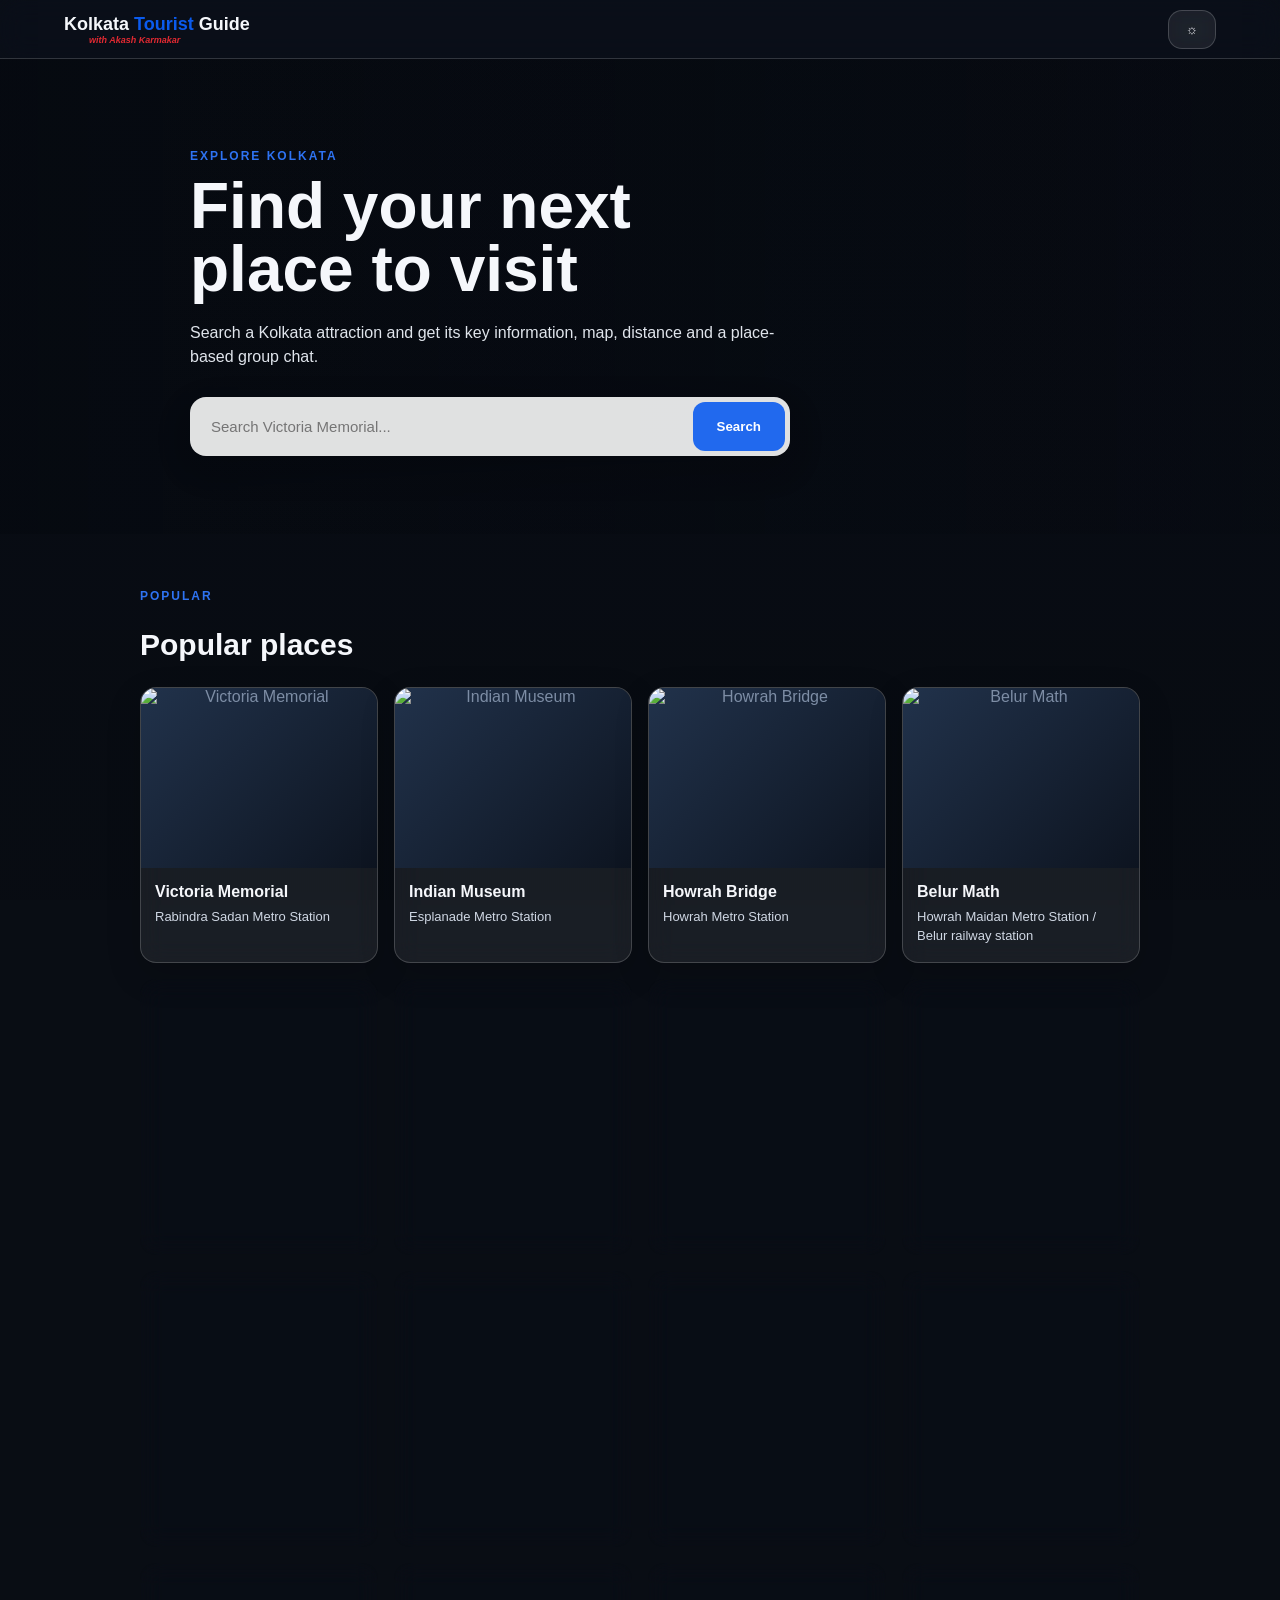
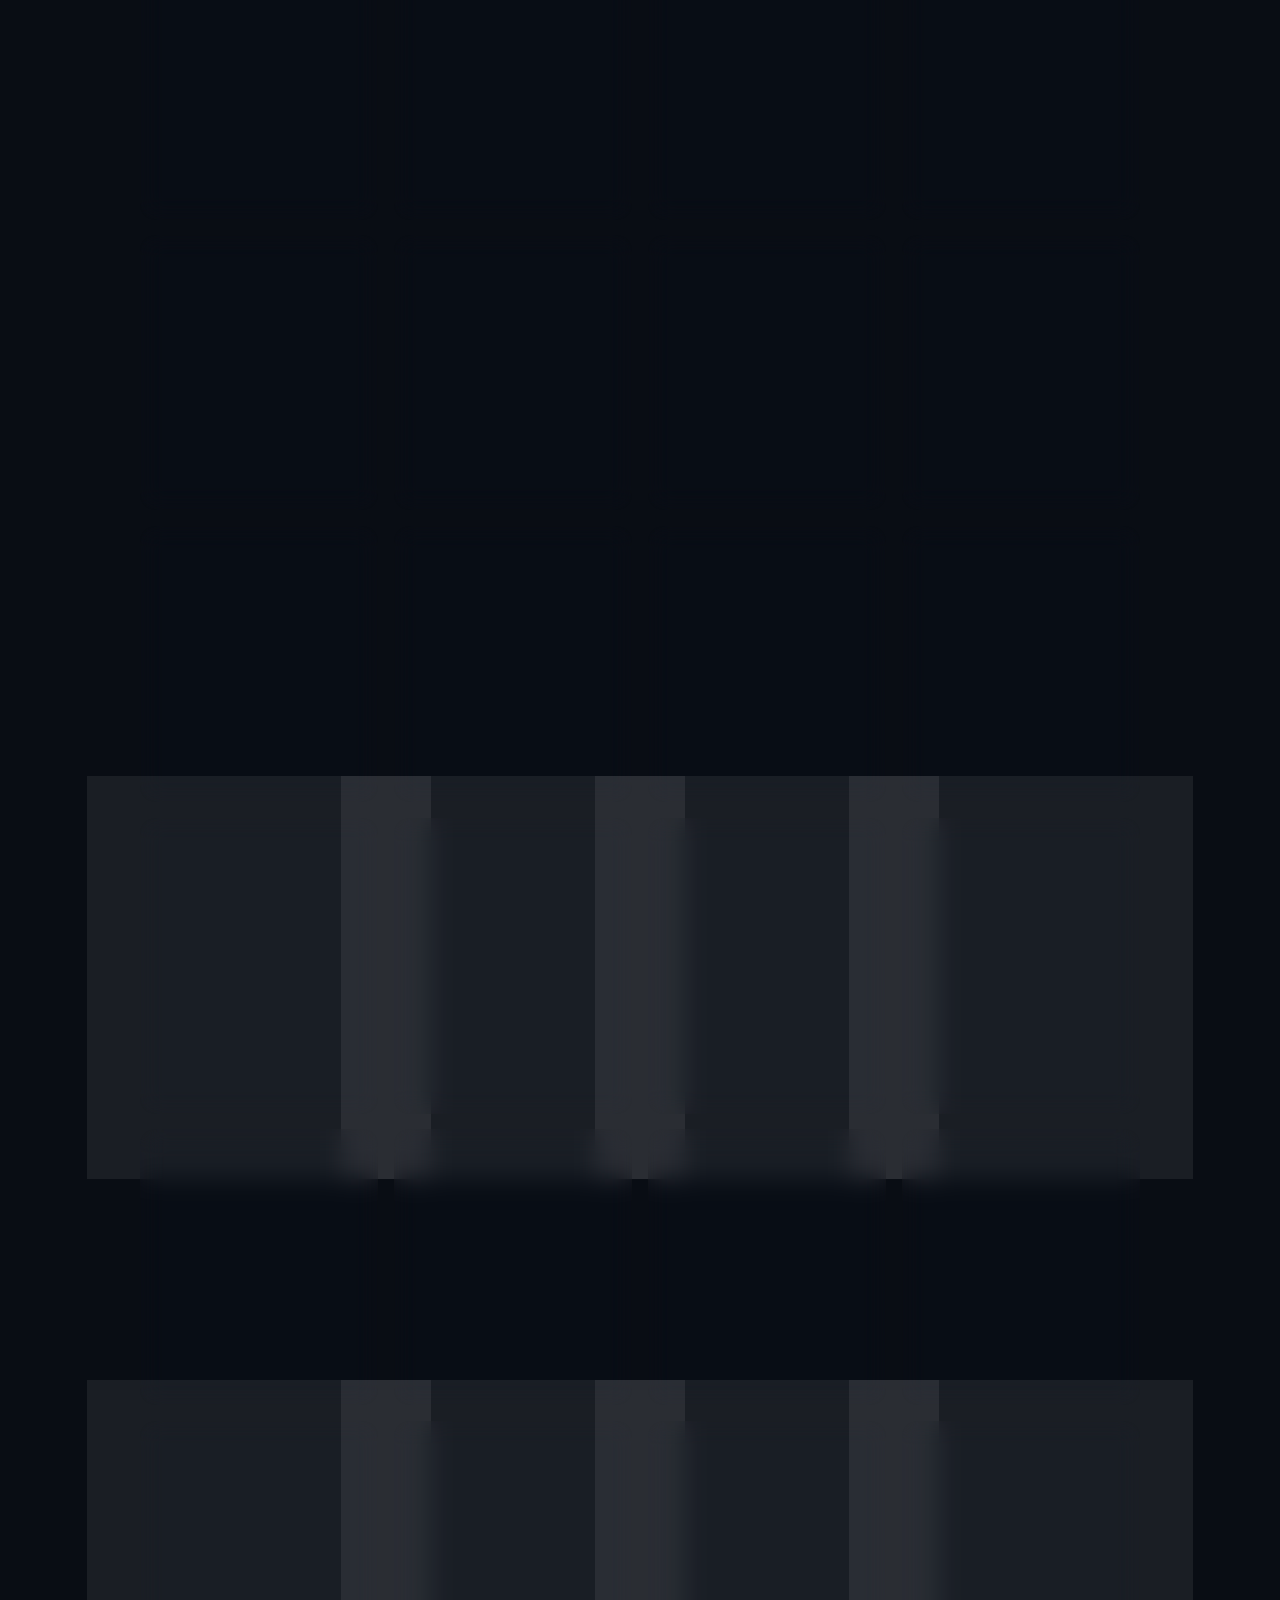
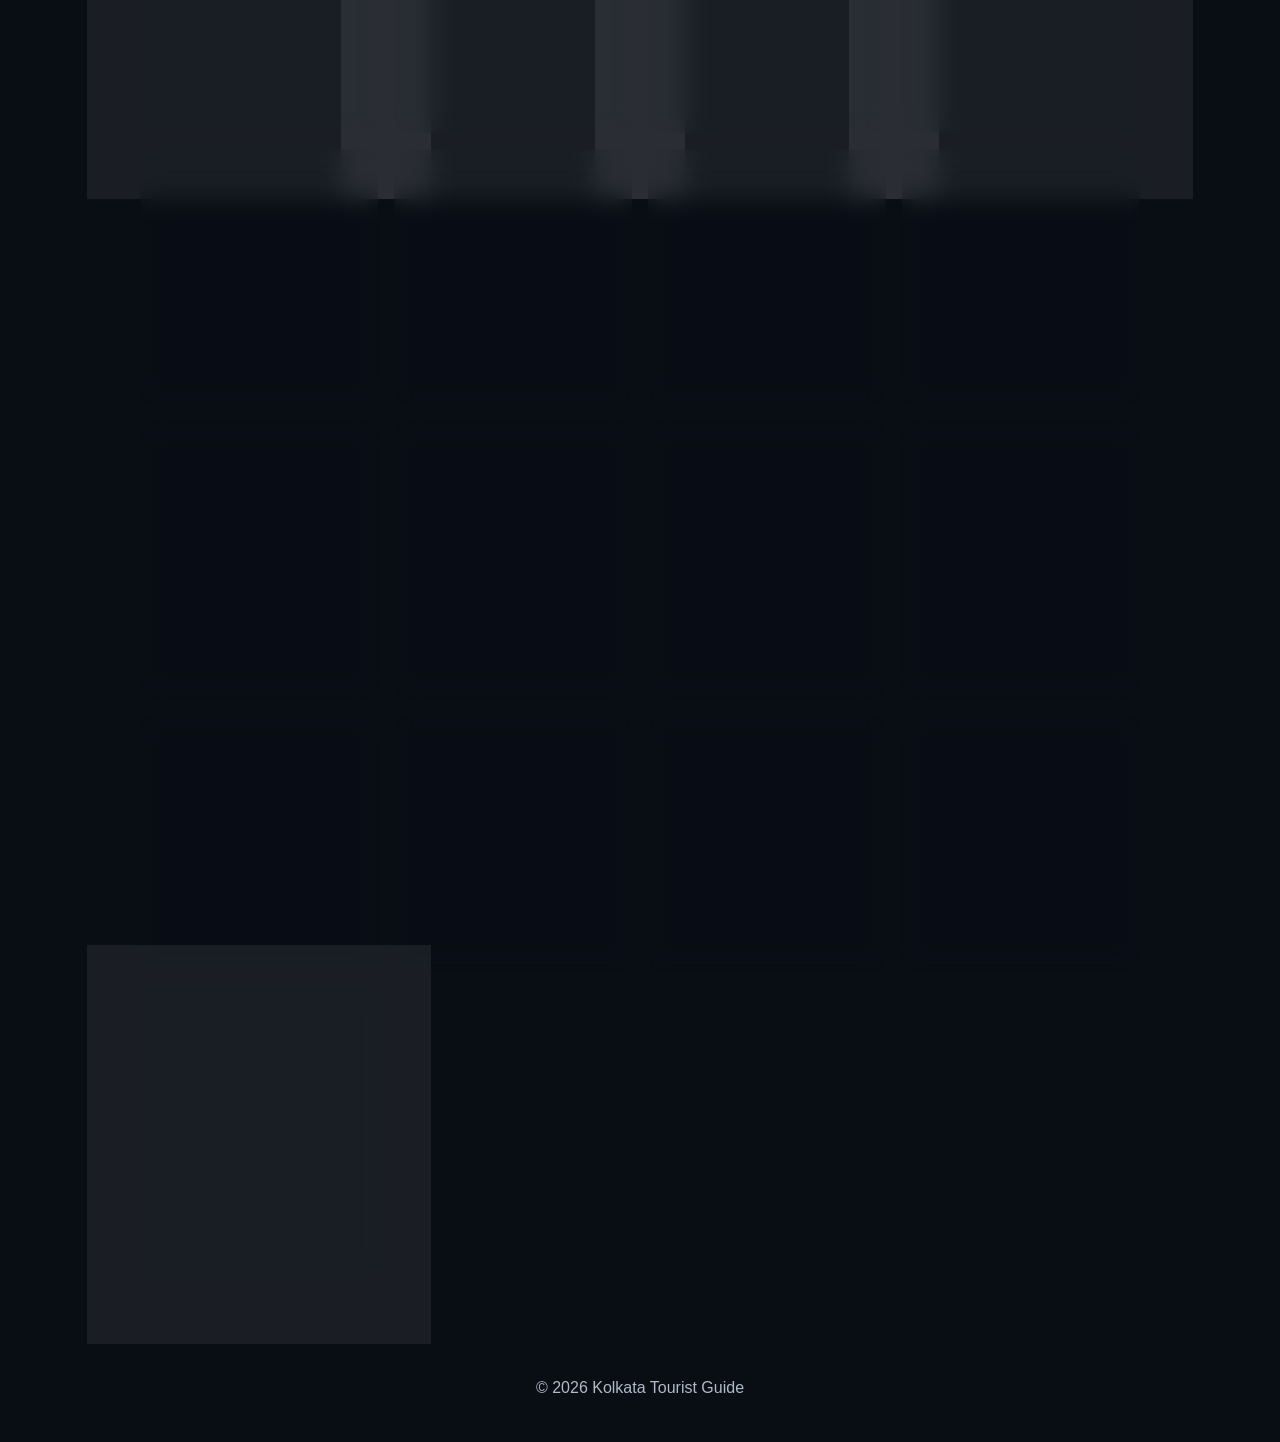
==== commit 759ad973: "Add files via upload" ====
--- a/index.html
+++ b/index.html
@@ -3,1126 +3,754 @@
 <head>
   <meta charset="UTF-8">
   <meta name="viewport" content="width=device-width, initial-scale=1.0">
-
   <title>Kolkata Tourist Guide</title>
-
   <style>
-    /* ================================
-       KOLKATA TOURIST GUIDE
-       INTERNAL CSS - NO CSS FILE NEEDED
-       ================================ */
-
-    :root {
-      --bg: #f6f7fb;
-      --card: #ffffff;
-      --text: #171827;
-      --muted: #697080;
-      --primary: #635bff;
-      --primary-dark: #5148e8;
-      --border: #e5e7ef;
-      --shadow: 0 12px 35px rgba(25, 30, 60, 0.10);
-    }
-
-    body.dark {
-      --bg: #0c0f18;
-      --card: #151a27;
-      --text: #f7f8ff;
-      --muted: #a8afc0;
-      --primary: #766dff;
-      --primary-dark: #655cf0;
-      --border: #293044;
-      --shadow: 0 15px 40px rgba(0,0,0,0.35);
-    }
-
-    * {
-      box-sizing: border-box;
-      margin: 0;
-      padding: 0;
-    }
-
-    html {
-      scroll-behavior: smooth;
-    }
-
-    body {
-      font-family: Arial, Helvetica, sans-serif;
-      background: var(--bg);
-      color: var(--text);
-      min-height: 100vh;
-      transition: background 0.25s, color 0.25s;
-    }
-
-    button,
-    input {
-      font: inherit;
-    }
-
-    button {
-      cursor: pointer;
-    }
-
-    /* TOP BAR */
-
-    .topbar {
-      width: 100%;
-      min-height: 76px;
-      display: flex;
-      align-items: center;
-      justify-content: space-between;
-      padding: 14px 28px;
-      background: var(--card);
-      border-bottom: 1px solid var(--border);
-      position: sticky;
-      top: 0;
-      z-index: 100;
-    }
-
-    .brand {
-      font-size: 21px;
-      font-weight: 800;
-      line-height: 1.1;
-      letter-spacing: -0.3px;
-    }
-
-    .brand span {
-      color: var(--primary);
-    }
-
-    .brand small {
-      display: block;
-      margin-top: 5px;
-      color: var(--muted);
-      font-size: 12px;
-      font-weight: 500;
-      letter-spacing: 0;
-    }
-
-    .icon-btn {
-      width: 45px;
-      height: 45px;
-      border-radius: 13px;
-      border: 1px solid var(--border);
-      background: var(--card);
-      color: var(--text);
-      font-size: 22px;
-      display: flex;
-      align-items: center;
-      justify-content: center;
-      transition: 0.2s;
-    }
-
-    .icon-btn:hover {
-      background: var(--primary);
-      color: white;
-      transform: translateY(-1px);
-    }
-
-    /* MAIN */
-
-    main {
-      width: min(1180px, calc(100% - 32px));
-      margin: 28px auto 60px;
-    }
-
-    /* HERO */
-
-    .hero {
-      min-height: 480px;
-      border-radius: 28px;
-      overflow: hidden;
-      position: relative;
-
-      background:
-        linear-gradient(
-          120deg,
-          rgba(18, 20, 45, 0.96),
-          rgba(51, 47, 105, 0.86)
-        );
-
-      box-shadow: var(--shadow);
-    }
-
-    .hero::before {
-      content: "";
-      position: absolute;
-      width: 430px;
-      height: 430px;
-      right: -120px;
-      bottom: -180px;
-      border-radius: 50%;
-      background: rgba(125, 115, 255, 0.20);
-    }
-
-    .hero::after {
-      content: "";
-      position: absolute;
-      width: 260px;
-      height: 260px;
-      right: 80px;
-      top: -130px;
-      border-radius: 50%;
-      background: rgba(255,255,255,0.06);
-    }
-
-    .hero-overlay {
-      position: relative;
-      z-index: 2;
-      max-width: 760px;
-      padding: 70px 58px;
-      color: white;
-    }
-
-    .eyebrow {
-      color: #8f8aff;
-      font-size: 12px;
-      font-weight: 800;
-      letter-spacing: 2px;
-      margin-bottom: 15px;
-      text-transform: uppercase;
-    }
-
-    .hero h1 {
-      font-size: clamp(42px, 6vw, 72px);
-      line-height: 0.98;
-      letter-spacing: -2.5px;
-      margin-bottom: 24px;
-    }
-
-    .hero p:not(.eyebrow) {
-      color: #d8daeb;
-      font-size: 16px;
-      line-height: 1.7;
-      max-width: 700px;
-      margin-bottom: 28px;
-    }
-
-    /* SEARCH */
-
-    .search {
-      display: flex;
-      gap: 10px;
-      max-width: 680px;
-    }
-
-    .search input {
-      flex: 1;
-      height: 54px;
-      padding: 0 18px;
-      border-radius: 14px;
-      border: 1px solid rgba(255,255,255,0.16);
-      outline: none;
-      background: rgba(255,255,255,0.10);
-      color: white;
-      backdrop-filter: blur(10px);
-    }
-
-    .search input::placeholder {
-      color: #c8cada;
-    }
-
-    .search input:focus {
-      border-color: #8f8aff;
-      box-shadow: 0 0 0 3px rgba(143,138,255,0.16);
-    }
-
-    .search button {
-      height: 54px;
-      padding: 0 25px;
-      border: 0;
-      border-radius: 14px;
-      background: var(--primary);
-      color: white;
-      font-weight: 700;
-      transition: 0.2s;
-    }
-
-    .search button:hover {
-      background: var(--primary-dark);
-      transform: translateY(-1px);
-    }
-
-    /* PLACES */
-
-    .places-section {
-      margin-top: 45px;
-    }
-
-    .places-section h2 {
-      font-size: 34px;
-      margin-bottom: 24px;
-      letter-spacing: -1px;
-    }
-
-    .place-grid {
-      display: grid;
-      grid-template-columns: repeat(3, 1fr);
-      gap: 20px;
-    }
-
-    .place-card {
-      background: var(--card);
-      border: 1px solid var(--border);
-      border-radius: 20px;
-      overflow: hidden;
-      box-shadow: var(--shadow);
-      transition: transform 0.2s, box-shadow 0.2s;
-    }
-
-    .place-card:hover {
-      transform: translateY(-5px);
-      box-shadow: 0 18px 42px rgba(25,30,60,0.15);
-    }
-
-    .place-image {
-      height: 210px;
-      position: relative;
-      overflow: hidden;
-      background: linear-gradient(135deg, #6b63ff, #26264f);
-    }
-
-    .place-image img {
-      width: 100%;
-      height: 100%;
-      object-fit: cover;
-      display: block;
-    }
-
-    .image-placeholder {
-      width: 100%;
-      height: 100%;
-      display: flex;
-      align-items: center;
-      justify-content: center;
-      color: white;
-      font-size: 45px;
-    }
-
-    .place-content {
-      padding: 20px;
-    }
-
-    .place-type {
-      color: var(--primary);
-      font-size: 11px;
-      font-weight: 800;
-      text-transform: uppercase;
-      letter-spacing: 1.2px;
-      margin-bottom: 8px;
-    }
-
-    .place-content h3 {
-      font-size: 22px;
-      margin-bottom: 8px;
-    }
-
-    .place-content p {
-      color: var(--muted);
-      line-height: 1.55;
-      font-size: 14px;
-      margin-bottom: 18px;
-    }
-
-    .view-btn {
-      width: 100%;
-      height: 45px;
-      border: 0;
-      border-radius: 12px;
-      background: var(--primary);
-      color: white;
-      font-weight: 700;
-    }
-
-    .view-btn:hover {
-      background: var(--primary-dark);
-    }
-
-    /* LOCATION MODAL */
-
-    .modal {
-      position: fixed;
-      inset: 0;
-      z-index: 1000;
-      display: flex;
-      align-items: center;
-      justify-content: center;
-      padding: 20px;
-      background: rgba(0,0,0,0.65);
-      backdrop-filter: blur(5px);
-    }
-
-    .modal.hidden {
-      display: none;
-    }
-
-    .modal-card {
-      width: min(480px, 100%);
-      background: var(--card);
-      color: var(--text);
-      border-radius: 24px;
-      padding: 30px;
-      box-shadow: 0 25px 70px rgba(0,0,0,0.30);
-    }
-
-    .modal-card h2 {
-      margin-bottom: 12px;
-      font-size: 28px;
-    }
-
-    .modal-card p {
-      color: var(--muted);
-      line-height: 1.6;
-      margin-bottom: 22px;
-    }
-
-    .modal-card button {
-      width: 100%;
-      min-height: 48px;
-      border-radius: 12px;
-      margin-top: 10px;
-      font-weight: 700;
-    }
-
-    .primary {
-      border: 0;
-      background: var(--primary);
-      color: white;
-    }
-
-    .primary:hover {
-      background: var(--primary-dark);
-    }
-
-    .secondary {
-      border: 1px solid var(--border);
-      background: transparent;
-      color: var(--text);
-    }
-
-    .secondary:hover {
-      background: var(--bg);
-    }
-
-    /* SEARCH RESULT */
-
-    .search-message {
-      display: none;
-      margin-top: 20px;
-      padding: 16px 18px;
-      border-radius: 14px;
-      background: var(--card);
-      border: 1px solid var(--border);
-      color: var(--muted);
-    }
-
-    .search-message.show {
-      display: block;
-    }
-
-    /* FOOTER */
-
-    footer {
-      text-align: center;
-      padding: 25px 15px;
-      color: var(--muted);
-      font-size: 13px;
-      border-top: 1px solid var(--border);
-    }
-
-    /* MOBILE */
-
-    @media (max-width: 850px) {
-      .place-grid {
-        grid-template-columns: repeat(2, 1fr);
-      }
-
-      .hero-overlay {
-        padding: 55px 35px;
-      }
-
-      .hero {
-        min-height: 440px;
-      }
-    }
-
-    @media (max-width: 600px) {
-      .topbar {
-        padding: 13px 16px;
-      }
-
-      .brand {
-        font-size: 18px;
-      }
-
-      main {
-        width: min(100% - 20px, 1180px);
-        margin-top: 15px;
-      }
-
-      .hero {
-        border-radius: 20px;
-        min-height: 500px;
-      }
-
-      .hero-overlay {
-        padding: 45px 24px;
-      }
-
-      .hero h1 {
-        font-size: 45px;
-        letter-spacing: -1.5px;
-      }
-
-      .search {
-        flex-direction: column;
-      }
-
-      .search input,
-      .search button {
-        width: 100%;
-      }
-
-      .place-grid {
-        grid-template-columns: 1fr;
-      }
-
-      .places-section h2 {
-        font-size: 29px;
-      }
-    }
-  </style>
+/* INTERNAL CSS: css/style.css */
+css
+* {
+  box-sizing: border-box;
+}
+
+html {
+  scroll-behavior: smooth;
+}
+
+body {
+  margin: 0;
+
+  font-family: Arial, Helvetica, sans-serif;
+
+  background: #090d14;
+
+  color: #f5f7fb;
+
+  position: relative;
+
+  min-height: 100vh;
+}
+
+
+/* ================================
+   GLOBAL KOLKATA BACKGROUND
+   IMAGE LINK UNCHANGED
+================================ */
+
+body::before {
+  content: "";
+
+  position: fixed;
+
+  inset: 0;
+
+  z-index: -2;
+
+  background:
+    linear-gradient(
+      rgba(4, 8, 15, 0.16),
+      rgba(4, 8, 15, 0.22)
+    ),
+    url("https://images.pexels.com/photos/16569842/pexels-photo-16569842.jpeg")
+    center center / cover no-repeat;
+
+  pointer-events: none;
+}
+
+
+/* ================================
+   TOP BAR
+================================ */
+
+.topbar {
+  height: 58px;
+
+  background: rgba(17, 26, 39, 0.30);
+
+  backdrop-filter: blur(14px) saturate(115%);
+  -webkit-backdrop-filter: blur(14px) saturate(115%);
+
+  border-bottom: 1px solid rgba(255, 255, 255, 0.16);
+
+  display: flex;
+
+  align-items: center;
+
+  justify-content: space-between;
+
+  padding: 0 5%;
+
+  position: sticky;
+
+  top: 0;
+
+  z-index: 20;
+}
+
+
+.brand {
+  font-weight: 800;
+
+  font-size: 18px;
+}
+
+
+.brand span {
+  color: #0b5bee;
+}
+
+
+.brand small {
+  display: block;
+
+  color: #e22a32;
+
+  font-size: 9px;
+
+  font-style: italic;
+
+  margin-left: 25px;
+}
+
+
+/* ================================
+   BUTTONS
+================================ */
+
+.icon-btn,
+.secondary,
+.primary {
+  border: 1px solid rgba(255, 255, 255, 0.18);
+
+  border-radius: 14px;
+
+  background: rgba(255, 255, 255, 0.07);
+
+  color: inherit;
+
+  padding: 11px 17px;
+
+  cursor: pointer;
+
+  transition: 0.2s ease;
+
+  backdrop-filter: blur(10px);
+  -webkit-backdrop-filter: blur(10px);
+}
+
+
+.icon-btn:hover,
+.secondary:hover {
+  border-color: #3478f6;
+
+  background: rgba(255, 255, 255, 0.12);
+
+  transform: translateY(-1px);
+}
+
+
+.primary {
+  background: #2169ee;
+
+  border-color: #2169ee;
+
+  color: white;
+
+  font-weight: 700;
+}
+
+
+.primary:hover {
+  background: #3478f6;
+}
+
+
+/* ================================
+   HERO
+   IMAGE LINK UNCHANGED
+================================ */
+
+.hero {
+  min-height: 475px;
+
+  background:
+    linear-gradient(
+      90deg,
+      rgba(3, 7, 12, 0.28),
+      rgba(3, 7, 12, 0.08)
+    ),
+    url("https://images.pexels.com/photos/16569842/pexels-photo-16569842.jpeg")
+    center / cover no-repeat;
+
+  display: flex;
+
+  align-items: center;
+
+  position: relative;
+}
+
+
+.hero-overlay {
+  max-width: 900px;
+
+  width: 90%;
+
+  margin: auto;
+}
+
+
+.eyebrow {
+  color: #2e73f2;
+
+  font-weight: 800;
+
+  letter-spacing: 2px;
+
+  font-size: 12px;
+}
+
+
+.hero h1 {
+  font-size: 64px;
+
+  line-height: 0.98;
+
+  margin: 10px 0 20px;
+}
+
+
+.hero p:not(.eyebrow) {
+  max-width: 610px;
+
+  color: #e0e5ec;
+
+  line-height: 1.5;
+}
+
+
+/* ================================
+   SEARCH
+================================ */
+
+.search {
+  background: rgba(255, 255, 255, 0.88);
+
+  border-radius: 16px;
+
+  padding: 5px;
+
+  display: flex;
+
+  max-width: 590px;
+
+  margin-top: 28px;
+
+  box-shadow:
+    0 12px 35px rgba(0, 0, 0, 0.16);
+}
+
+
+.search input {
+  flex: 1;
+
+  border: 0;
+
+  outline: 0;
+
+  padding: 16px;
+
+  background: transparent;
+
+  font-size: 15px;
+}
+
+
+.search button {
+  border: 0;
+
+  border-radius: 12px;
+
+  background: #2169ee;
+
+  color: white;
+
+  padding: 0 24px;
+
+  font-weight: 700;
+
+  cursor: pointer;
+}
+
+
+/* ================================
+   PLACES SECTION
+================================ */
+
+.places-section {
+  max-width: 1000px;
+
+  margin: 55px auto;
+
+  padding: 0 25px;
+}
+
+
+.places-section h2 {
+  font-size: 30px;
+}
+
+
+/* ================================
+   PLACE GRID
+================================ */
+
+.place-grid {
+  display: grid;
+
+  grid-template-columns: repeat(4, 1fr);
+
+  gap: 16px;
+}
+
+
+/* ================================
+   PLACE CARD
+   GLASSMORPHISM
+================================ */
+
+.place-tile {
+  background: rgba(255, 255, 255, 0.07);
+
+  border: 1px solid rgba(255, 255, 255, 0.18);
+
+  border-radius: 16px;
+
+  overflow: hidden;
+
+  cursor: pointer;
+
+  transition: 0.2s ease;
+
+  backdrop-filter: blur(12px) saturate(115%);
+  -webkit-backdrop-filter: blur(12px) saturate(115%);
+
+  box-shadow:
+    0 12px 35px rgba(0, 0, 0, 0.16),
+    inset 0 1px 0 rgba(255, 255, 255, 0.10);
+}
+
+
+.place-tile:hover {
+  transform: translateY(-3px);
+
+  border-color: #3478f6;
+
+  background: rgba(255, 255, 255, 0.10);
+}
+
+
+/* ================================
+   PLACE IMAGE
+================================ */
+
+.place-img {
+  width: 100%;
+
+  height: 180px;
+
+  background:
+    linear-gradient(
+      135deg,
+      #21324b,
+      #0d1420
+    );
+
+  display: flex;
+
+  align-items: center;
+
+  justify-content: center;
+
+  color: #7d8da5;
+
+  text-align: center;
+
+  padding: 0;
+
+  overflow: hidden;
+}
+
+
+.place-img img {
+  width: 100%;
+
+  height: 100%;
+
+  display: block;
+
+  object-fit: cover;
+}
+
+
+/* ================================
+   PLACE TEXT
+================================ */
+
+.place-tile h3 {
+  font-size: 16px;
+
+  margin: 15px 14px 6px;
+}
+
+
+.place-tile p {
+  font-size: 13px;
+
+  color: #d0d8e4;
+
+  margin: 0 14px 16px;
+
+  line-height: 1.5;
+}
+
+
+/* ================================
+   FOOTER
+================================ */
+
+footer {
+  text-align: center;
+
+  color: #b0bac8;
+
+  padding: 45px;
+}
+
+
+/* ================================
+   MODAL
+================================ */
+
+.modal {
+  position: fixed;
+
+  inset: 0;
+
+  background: rgba(0, 0, 0, 0.48);
+
+  display: flex;
+
+  align-items: center;
+
+  justify-content: center;
+
+  padding: 20px;
+
+  z-index: 100;
+
+  backdrop-filter: blur(5px);
+  -webkit-backdrop-filter: blur(5px);
+}
+
+
+.modal.hidden {
+  display: none;
+}
+
+
+.modal-card {
+  max-width: 430px;
+
+  width: 100%;
+
+  background: rgba(255, 255, 255, 0.10);
+
+  border: 1px solid rgba(255, 255, 255, 0.20);
+
+  border-radius: 22px;
+
+  padding: 28px;
+
+  box-shadow:
+    0 20px 60px rgba(0, 0, 0, 0.30),
+    inset 0 1px 0 rgba(255, 255, 255, 0.12);
+
+  backdrop-filter: blur(18px) saturate(115%);
+  -webkit-backdrop-filter: blur(18px) saturate(115%);
+}
+
+
+.modal-card h2 {
+  margin-top: 0;
+}
+
+
+.modal-card p {
+  color: #d0d8e4;
+
+  line-height: 1.5;
+}
+
+
+.modal-card button {
+  width: 100%;
+
+  margin-top: 12px;
+}
+
+
+.full-input {
+  width: 100%;
+
+  padding: 15px;
+
+  border-radius: 12px;
+
+  border: 1px solid rgba(255, 255, 255, 0.18);
+
+  background: rgba(255, 255, 255, 0.07);
+
+  color: white;
+
+  outline: none;
+
+  backdrop-filter: blur(8px);
+  -webkit-backdrop-filter: blur(8px);
+}
+
+
+/* ================================
+   LIGHT MODE
+   IMAGE LINK UNCHANGED
+================================ */
+
+body.light {
+  background: #f5f7fb;
+
+  color: #111827;
+}
+
+
+body.light::before {
+  background:
+    linear-gradient(
+      rgba(245, 247, 251, 0.20),
+      rgba(245, 247, 251, 0.30)
+    ),
+    url("https://images.pexels.com/photos/16569842/pexels-photo-16569842.jpeg")
+    center / cover no-repeat;
+}
+
+
+body.light .topbar {
+  background: rgba(255, 255, 255, 0.28);
+
+  color: #111827;
+
+  border-bottom-color: rgba(255, 255, 255, 0.60);
+
+  backdrop-filter: blur(14px);
+  -webkit-backdrop-filter: blur(14px);
+}
+
+
+body.light .place-tile,
+body.light .modal-card {
+  background: rgba(255, 255, 255, 0.20);
+
+  border-color: rgba(255, 255, 255, 0.55);
+
+  box-shadow:
+    0 12px 35px rgba(0, 0, 0, 0.08),
+    inset 0 1px 0 rgba(255, 255, 255, 0.70);
+}
+
+
+body.light .secondary,
+body.light .icon-btn {
+  background: rgba(255, 255, 255, 0.25);
+
+  color: #111827;
+
+  border-color: rgba(255, 255, 255, 0.60);
+}
+
+
+body.light .place-tile p {
+  color: #4b5563;
+}
+
+
+body.light .modal-card p {
+  color: #4b5563;
+}
+
+
+body.light .full-input {
+  background: rgba(255, 255, 255, 0.28);
+
+  color: #111827;
+
+  border-color: rgba(255, 255, 255, 0.60);
+}
+
+
+/* ================================
+   TABLET
+================================ */
+
+@media (max-width: 800px) {
+
+  .place-grid {
+    grid-template-columns: repeat(2, 1fr);
+  }
+
+
+  .hero h1 {
+    font-size: 45px;
+  }
+}
+
+
+/* ================================
+   MOBILE
+================================ */
+
+@media (max-width: 520px) {
+
+  .place-grid {
+    grid-template-columns: 1fr;
+  }
+
+
+  .topbar {
+    padding: 0 18px;
+  }
+
+
+  .brand {
+    font-size: 15px;
+  }
+
+
+  .hero {
+    min-height: 500px;
+  }
+
+
+  .hero-overlay {
+    width: 88%;
+  }
+
+
+  .hero h1 {
+    font-size: 42px;
+  }
+
+
+  .search {
+    width: 100%;
+  }
+
+
+  .place-img {
+    height: 210px;
+  }
+}
+
+
+</style>
 </head>
-
 <body>
-
-  <!-- =========================
-       TOP BAR
-       ========================= -->
-
-  <header class="topbar">
-
-    <div class="brand">
-      Kolkata <span>Tourist</span> Guide
-      <small>with Akash Karmakar</small>
+<header class="topbar">
+  <div class="brand">Kolkata <span>Tourist</span> Guide<small>with Akash Karmakar</small></div>
+  <button id="themeBtn" class="icon-btn" title="Dark / Light">☼</button>
+</header>
+
+<main>
+  <section class="hero">
+    <div class="hero-overlay">
+      <p class="eyebrow">EXPLORE KOLKATA</p>
+      <h1>Find your next<br>place to visit</h1>
+      <p>Search a Kolkata attraction and get its key information, map, distance and a place-based group chat.</p>
+      <div class="search">
+        <input id="searchInput" placeholder="Search Victoria Memorial..." autocomplete="off">
+        <button id="searchBtn">Search</button>
+      </div>
     </div>
-
-    <button
-      id="themeBtn"
-      class="icon-btn"
-      title="Dark / Light Mode"
-      aria-label="Change theme">
-      ☼
-    </button>
-
-  </header>
-
-
-  <!-- =========================
-       MAIN CONTENT
-       ========================= -->
-
-  <main>
-
-    <section class="hero">
-
-      <div class="hero-overlay">
-
-        <p class="eyebrow">EXPLORE KOLKATA</p>
-
-        <h1>
-          Find your next<br>
-          place to visit
-        </h1>
-
-        <p>
-          Search a Kolkata attraction and get its key information,
-          map, distance and a place-based group chat.
-        </p>
-
-        <div class="search">
-
-          <input
-            id="searchInput"
-            type="search"
-            placeholder="Search Victoria Memorial..."
-            autocomplete="off">
-
-          <button id="searchBtn">
-            Search
-          </button>
-
-        </div>
-
-      </div>
-
-    </section>
-
-
-    <!-- SEARCH MESSAGE -->
-
-    <div id="searchMessage" class="search-message"></div>
-
-
-    <!-- =========================
-         POPULAR PLACES
-         ========================= -->
-
-    <section class="places-section">
-
-      <p class="eyebrow">
-        POPULAR
-      </p>
-
-      <h2>
-        Popular places
-      </h2>
-
-      <div id="placeGrid" class="place-grid"></div>
-
-    </section>
-
-  </main>
-
-
-  <!-- =========================
-       FOOTER
-       ========================= -->
-
-  <footer>
-    © 2026 Kolkata Tourist Guide
-  </footer>
-
-
-  <!-- =========================
-       LOCATION MODAL
-       ========================= -->
-
-  <div id="locationModal" class="modal hidden">
-
-    <div class="modal-card">
-
-      <h2>
-        Location required
-      </h2>
-
-      <p>
-        After searching a place, location permission is requested
-        so the site can calculate your distance from that place.
-      </p>
-
-      <button
-        id="allowLocationBtn"
-        class="primary">
-        Allow Location
-      </button>
-
-      <button
-        id="continueWithoutLocation"
-        class="secondary">
-        Continue without location
-      </button>
-
-    </div>
-
+  </section>
+
+  <section class="places-section">
+    <p class="eyebrow">POPULAR</p>
+    <h2>Popular places</h2>
+    <div id="placeGrid" class="place-grid"></div>
+  </section>
+</main>
+
+<footer>© 2026 Kolkata Tourist Guide</footer>
+
+<div id="locationModal" class="modal hidden">
+  <div class="modal-card">
+    <h2>Location required</h2>
+    <p>After searching a place, location permission is requested so the site can calculate your distance from that place.</p>
+    <button id="allowLocationBtn" class="primary">Allow Location</button>
+    <button id="continueWithoutLocation" class="secondary">Continue without location</button>
   </div>
-
-
-  <!-- =========================
-       INTERNAL JAVASCRIPT
-       NO app.js NEEDED
-       ========================= -->
-
-  <script>
-
-    /* ==========================================
-       KOLKATA TOURIST GUIDE
-       INTERNAL JAVASCRIPT
-       ========================================== */
-
-    const places = [
-
-      {
-        id: "PLACE-VICTORIA-001",
-        name: "Victoria Memorial",
-        type: "Historical Place",
-        description:
-          "One of Kolkata's most famous landmarks and a beautiful historical monument.",
-        image: "",
-        emoji: "🏛️"
-      },
-
-      {
-        id: "PLACE-INDIAN-MUSEUM-001",
-        name: "Indian Museum",
-        type: "Museum",
-        description:
-          "One of India's oldest and largest museums with archaeological and cultural collections.",
-        image: "",
-        emoji: "🏛️"
-      },
-
-      {
-        id: "PLACE-HOWRAH-BRIDGE-001",
-        name: "Howrah Bridge",
-        type: "Landmark",
-        description:
-          "The iconic cantilever bridge connecting Kolkata and Howrah across the Hooghly River.",
-        image: "",
-        emoji: "🌉"
-      },
-
-      {
-        id: "PLACE-PRINCEP-001",
-        name: "Prinsep Ghat",
-        type: "Tourist Attraction",
-        description:
-          "A beautiful riverside destination famous for its architecture and Hooghly River views.",
-        image: "",
-        emoji: "🌊"
-      },
-
-      {
-        id: "PLACE-SCIENCE-CITY-001",
-        name: "Science City",
-        type: "Science Centre",
-        description:
-          "A popular educational and entertainment destination for students and families.",
-        image: "",
-        emoji: "🔬"
-      },
-
-      {
-        id: "PLACE-ST-PAUL-001",
-        name: "St. Paul's Cathedral",
-        type: "Historical Place",
-        description:
-          "A historic Anglican cathedral known for its beautiful Gothic architecture.",
-        image: "",
-        emoji: "⛪"
-      }
-
-    ];
-
-
-    /* ==========================================
-       ELEMENTS
-       ========================================== */
-
-    const placeGrid =
-      document.getElementById("placeGrid");
-
-    const searchInput =
-      document.getElementById("searchInput");
-
-    const searchBtn =
-      document.getElementById("searchBtn");
-
-    const searchMessage =
-      document.getElementById("searchMessage");
-
-    const themeBtn =
-      document.getElementById("themeBtn");
-
-    const locationModal =
-      document.getElementById("locationModal");
-
-    const allowLocationBtn =
-      document.getElementById("allowLocationBtn");
-
-    const continueWithoutLocation =
-      document.getElementById("continueWithoutLocation");
-
-
-    /* ==========================================
-       RENDER PLACES
-       ========================================== */
-
-    function renderPlaces(list) {
-
-      placeGrid.innerHTML = "";
-
-      if (!list.length) {
-
-        placeGrid.innerHTML = `
-          <div style="
-            grid-column: 1 / -1;
-            padding: 35px;
-            text-align: center;
-            background: var(--card);
-            border: 1px solid var(--border);
-            border-radius: 20px;
-            color: var(--muted);
-          ">
-            No places found.
-          </div>
-        `;
-
-        return;
-      }
-
-
-      list.forEach(place => {
-
-        const card =
-          document.createElement("article");
-
-        card.className = "place-card";
-
-        const imageHTML = place.image
-          ? `
-            <img
-              src="${escapeHTML(place.image)}"
-              alt="${escapeHTML(place.name)}"
-              onerror="this.style.display='none'; this.nextElementSibling.style.display='flex';">
-
-            <div
-              class="image-placeholder"
-              style="display:none;">
-              ${place.emoji}
-            </div>
-          `
-          : `
-            <div class="image-placeholder">
-              ${place.emoji}
-            </div>
-          `;
-
-
-        card.innerHTML = `
-
-          <div class="place-image">
-            ${imageHTML}
-          </div>
-
-          <div class="place-content">
-
-            <div class="place-type">
-              ${escapeHTML(place.type)}
-            </div>
-
-            <h3>
-              ${escapeHTML(place.name)}
-            </h3>
-
-            <p>
-              ${escapeHTML(place.description)}
-            </p>
-
-            <button
-              class="view-btn"
-              data-id="${escapeHTML(place.id)}">
-              View Place
-            </button>
-
-          </div>
-        `;
-
-
-        card
-          .querySelector(".view-btn")
-          .addEventListener("click", () => {
-
-            openPlace(place);
-
-          });
-
-
-        placeGrid.appendChild(card);
-
-      });
-
-    }
-
-
-    /* ==========================================
-       OPEN PLACE
-       ========================================== */
-
-    function openPlace(place) {
-
-      /*
-       * এখানে পরে তোমার existing place.html
-       * / hotel.html / restaurant.html flow
-       * ব্যবহার করতে পারবে।
-       */
-
-      const url =
-        "place.html?id=" +
-        encodeURIComponent(place.id);
-
-      window.location.href = url;
-
-    }
-
-
-    /* ==========================================
-       SEARCH
-       ========================================== */
-
-    function performSearch() {
-
-      const query =
-        searchInput.value.trim().toLowerCase();
-
-
-      if (!query) {
-
-        renderPlaces(places);
-
-        searchMessage.classList.remove("show");
-
-        return;
-
-      }
-
-
-      const results =
-        places.filter(place => {
-
-          return (
-            place.name.toLowerCase().includes(query) ||
-            place.type.toLowerCase().includes(query) ||
-            place.description.toLowerCase().includes(query)
-          );
-
-        });
-
-
-      renderPlaces(results);
-
-
-      if (results.length) {
-
-        searchMessage.textContent =
-          `${results.length} place found for "${searchInput.value}"`;
-
-        searchMessage.classList.add("show");
-
-        requestLocation();
-
-      } else {
-
-        searchMessage.textContent =
-          `No place found for "${searchInput.value}"`;
-
-        searchMessage.classList.add("show");
-
-      }
-
-    }
-
-
-    searchBtn.addEventListener(
-      "click",
-      performSearch
-    );
-
-
-    searchInput.addEventListener(
-      "keydown",
-      event => {
-
-        if (event.key === "Enter") {
-
-          performSearch();
-
-        }
-
-      }
-    );
-
-
-    /* ==========================================
-       LOCATION
-       ========================================== */
-
-    function requestLocation() {
-
-      if (
-        !navigator.geolocation
-      ) {
-
-        return;
-
-      }
-
-
-      if (
-        localStorage.getItem("locationAllowed") === "yes"
-      ) {
-
-        return;
-
-      }
-
-
-      locationModal.classList.remove("hidden");
-
-    }
-
-
-    allowLocationBtn.addEventListener(
-      "click",
-      () => {
-
-        if (!navigator.geolocation) {
-
-          alert(
-            "Your browser does not support location."
-          );
-
-          locationModal.classList.add("hidden");
-
-          return;
-
-        }
-
-
-        navigator.geolocation.getCurrentPosition(
-
-          position => {
-
-            localStorage.setItem(
-              "locationAllowed",
-              "yes"
-            );
-
-            localStorage.setItem(
-              "userLatitude",
-              position.coords.latitude
-            );
-
-            localStorage.setItem(
-              "userLongitude",
-              position.coords.longitude
-            );
-
-            locationModal.classList.add("hidden");
-
-            alert(
-              "Location allowed successfully."
-            );
-
-          },
-
-          error => {
-
-            console.log(
-              "Location error:",
-              error
-            );
-
-            locationModal.classList.add("hidden");
-
-          },
-
-          {
-            enableHighAccuracy: true,
-            timeout: 10000,
-            maximumAge: 0
-          }
-
-        );
-
-      }
-    );
-
-
-    continueWithoutLocation.addEventListener(
-      "click",
-      () => {
-
-        locationModal.classList.add("hidden");
-
-      }
-    );
-
-
-    /* ==========================================
-       DARK / LIGHT MODE
-       ========================================== */
-
-    function updateThemeIcon() {
-
-      if (
-        document.body.classList.contains("dark")
-      ) {
-
-        themeBtn.textContent = "☀";
-
-      } else {
-
-        themeBtn.textContent = "☾";
-
-      }
-
-    }
-
-
-    themeBtn.addEventListener(
-      "click",
-      () => {
-
-        document.body.classList.toggle("dark");
-
-
-        const mode =
-          document.body.classList.contains("dark")
-            ? "dark"
-            : "light";
-
-
-        localStorage.setItem(
-          "ktgTheme",
-          mode
-        );
-
-
-        updateThemeIcon();
-
-      }
-    );
-
-
-    /* LOAD SAVED THEME */
-
-    const savedTheme =
-      localStorage.getItem("ktgTheme");
-
-
-    if (savedTheme === "dark") {
-
-      document.body.classList.add("dark");
-
-    }
-
-
-    updateThemeIcon();
-
-
-    /* ==========================================
-       SECURITY / TEXT ESCAPING
-       ========================================== */
-
-    function escapeHTML(value) {
-
-      return String(value)
-
-        .replaceAll("&", "&amp;")
-        .replaceAll("<", "&lt;")
-        .replaceAll(">", "&gt;")
-        .replaceAll('"', "&quot;")
-        .replaceAll("'", "&#039;");
-
-    }
-
-
-    /* ==========================================
-       INITIAL LOAD
-       ========================================== */
-
-    renderPlaces(places);
-
-  </script>
-
+</div>
+
+<script src="github-pages.js"></script>
+<script>
+/* INTERNAL JS: js/app.js */
+let places = [];
+const input = document.getElementById("searchInput");
+const grid = document.getElementById("placeGrid");
+const modal = document.getElementById("locationModal");
+let pendingPlace = null;
+
+async function loadPlaces(){
+  places = await fetch("data/places.json").then(r=>r.json());
+  renderPlaces(places);
+}
+function renderPlaces(list){
+  grid.innerHTML = list.map(p => `
+    <article class="place-tile" data-id="${p.id}">
+      <div class="place-img">${p.image ? `<img src="${p.image}" alt="${p.name}" style="width:100%;height:100%;object-fit:cover">` : p.name}</div>
+      <h3>${p.name}</h3>
+      <p>${p.metroStation || "Kolkata"}</p>
+    </article>`).join("");
+  document.querySelectorAll(".place-tile").forEach(el => el.onclick = () => requestLocation(el.dataset.id));
+}
+function findPlace(){
+  const q = input.value.trim().toLowerCase();
+  if(!q) return;
+  const p = places.find(x => x.name.toLowerCase().includes(q));
+  if(!p){ alert("Place not found in the current data."); return; }
+  requestLocation(p.id);
+}
+function requestLocation(id){
+  pendingPlace = id;
+  modal.classList.remove("hidden");
+}
+document.getElementById("searchBtn").onclick = findPlace;
+input.addEventListener("keydown", e => { if(e.key === "Enter") findPlace(); });
+document.getElementById("allowLocationBtn").onclick = () => {
+  if(!pendingPlace) return;
+  navigator.geolocation.getCurrentPosition(
+    pos => {
+      sessionStorage.setItem("userLat", pos.coords.latitude);
+      sessionStorage.setItem("userLng", pos.coords.longitude);
+      location.href = `place.html?id=${encodeURIComponent(pendingPlace)}`;
+    },
+    () => location.href = `place.html?id=${encodeURIComponent(pendingPlace)}`
+  );
+};
+document.getElementById("continueWithoutLocation").onclick = () => {
+  if(pendingPlace) location.href = `place.html?id=${encodeURIComponent(pendingPlace)}`;
+};
+document.getElementById("themeBtn").onclick = () => {
+  document.body.classList.toggle("light");
+  localStorage.setItem("theme", document.body.classList.contains("light") ? "light" : "dark");
+};
+if(localStorage.getItem("theme")==="light") document.body.classList.add("light");
+loadPlaces();
+</script>
 </body>
 </html>
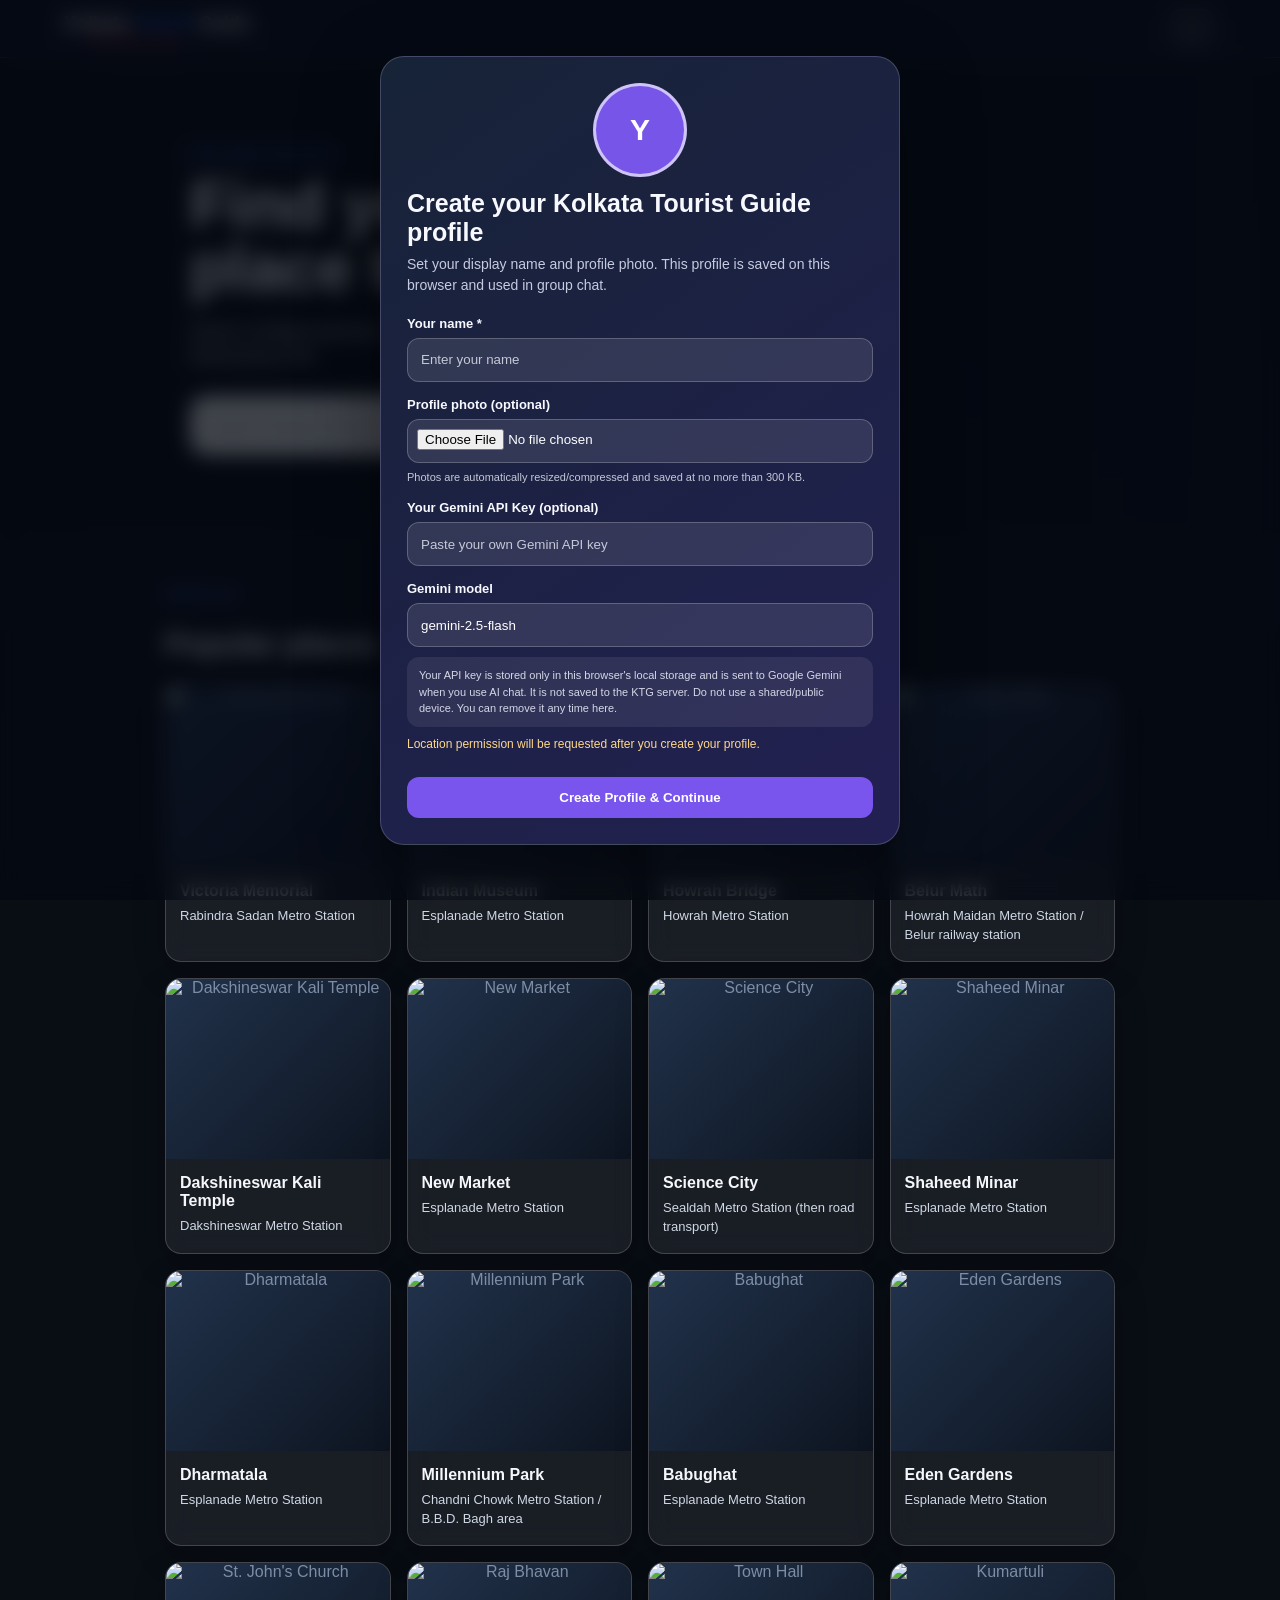
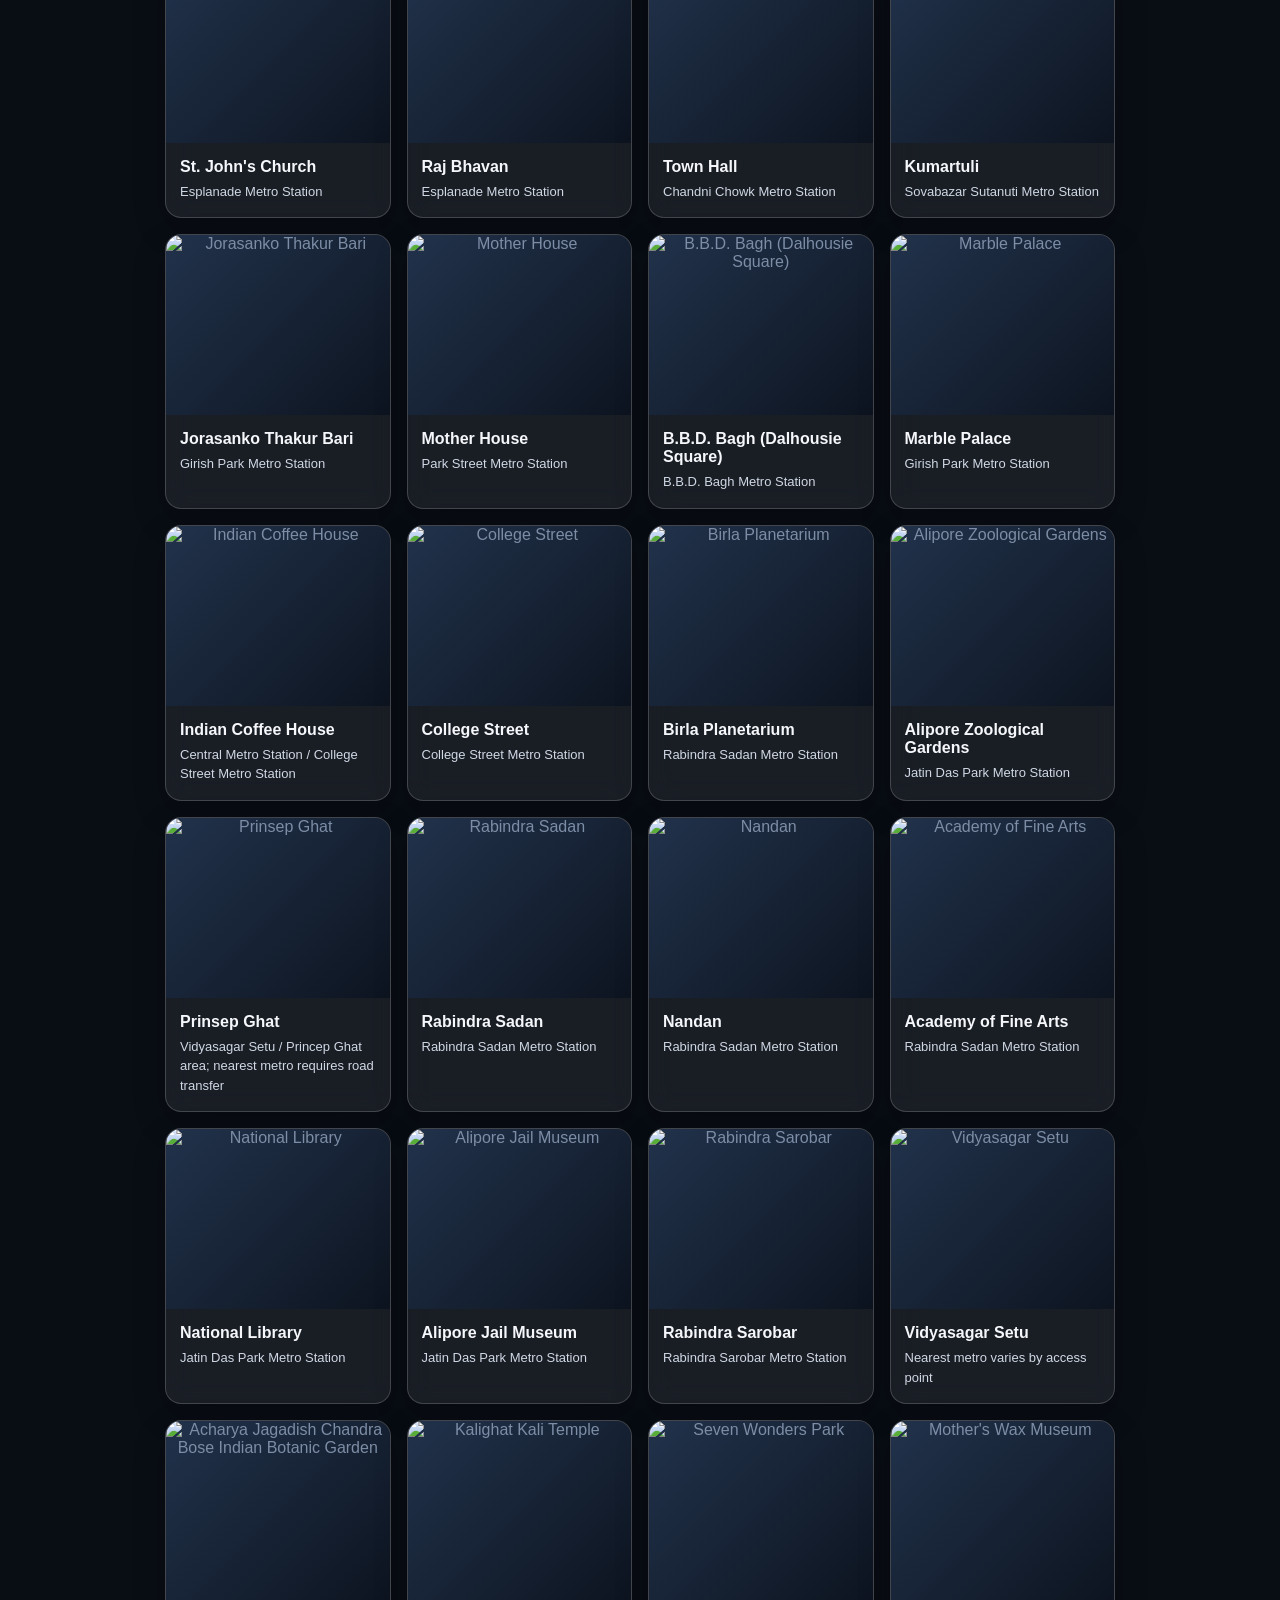
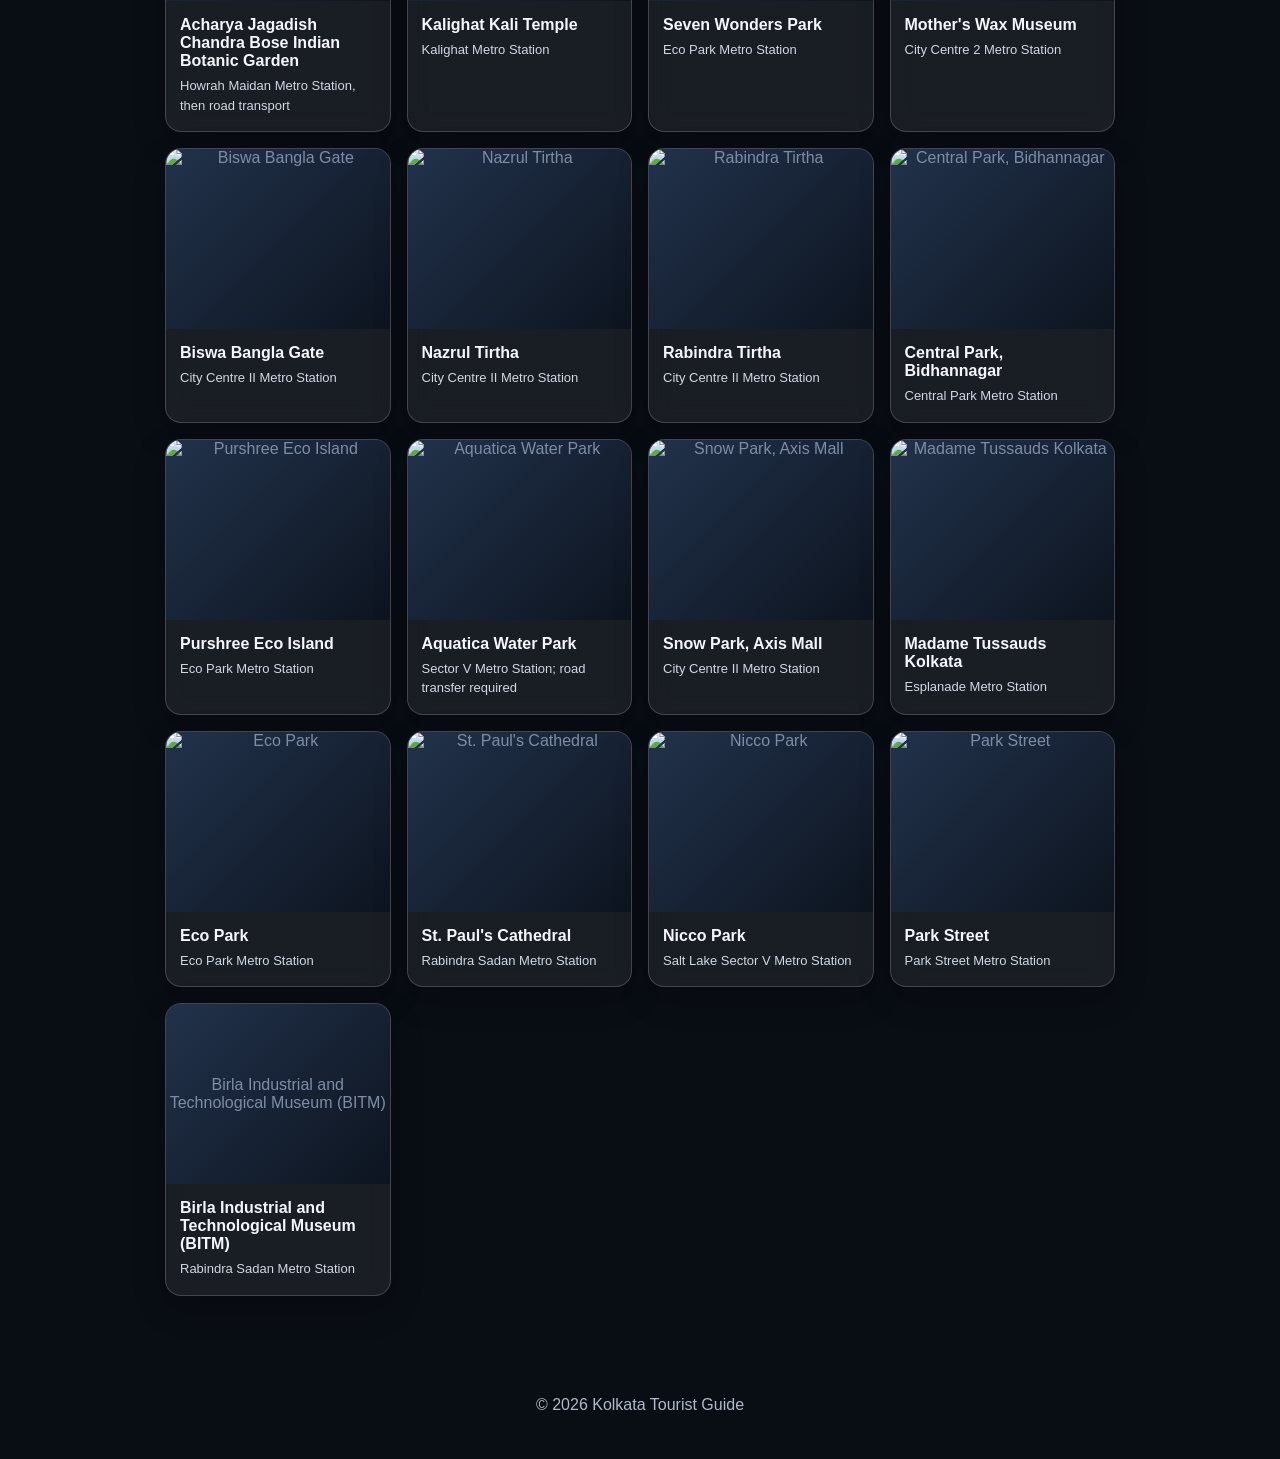
==== commit 3da1148b: "Add files via upload" ====
--- a/index.html
+++ b/index.html
@@ -5,8 +5,7 @@
   <meta name="viewport" content="width=device-width, initial-scale=1.0">
   <title>Kolkata Tourist Guide</title>
   <style>
-/* INTERNAL CSS: css/style.css */
-css
+/* Internal site styles */
 * {
   box-sizing: border-box;
 }
@@ -752,5 +751,6 @@
 if(localStorage.getItem("theme")==="light") document.body.classList.add("light");
 loadPlaces();
 </script>
+<script src="profile.js"></script>
 </body>
 </html>
